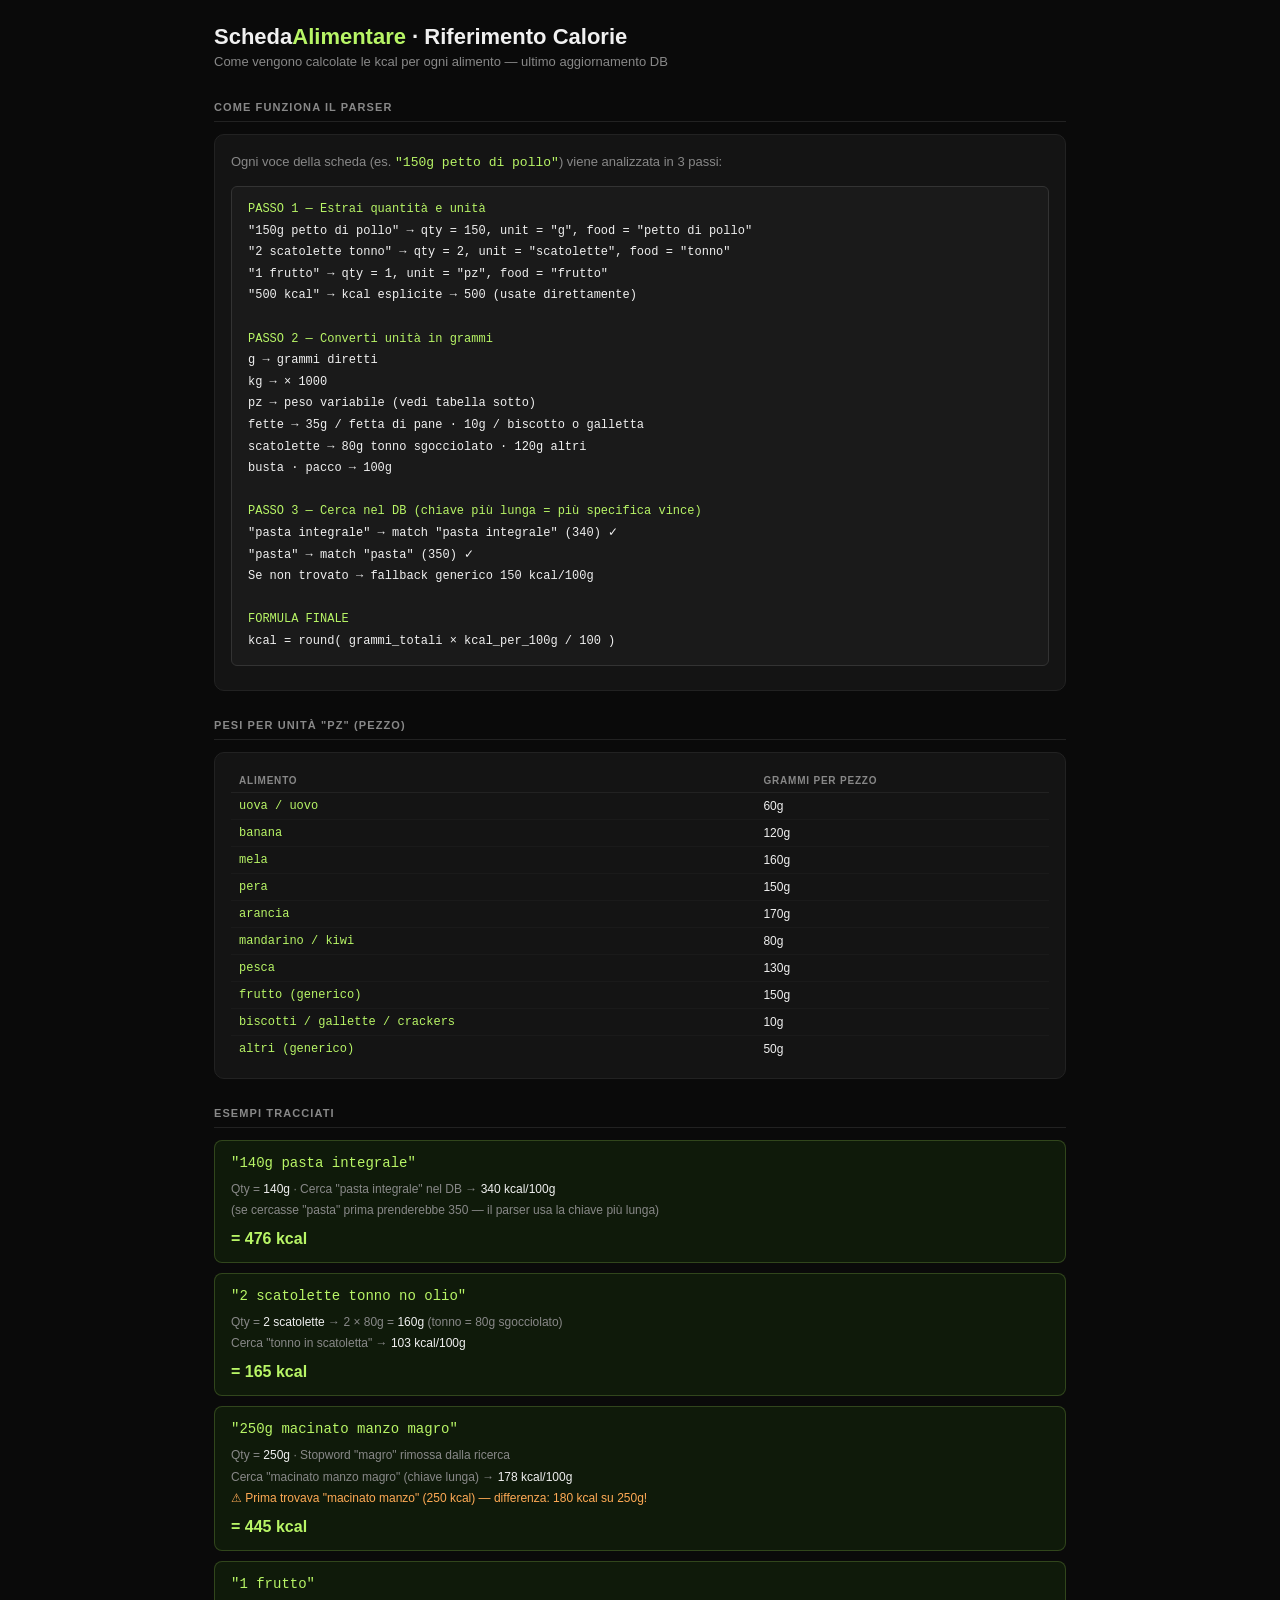
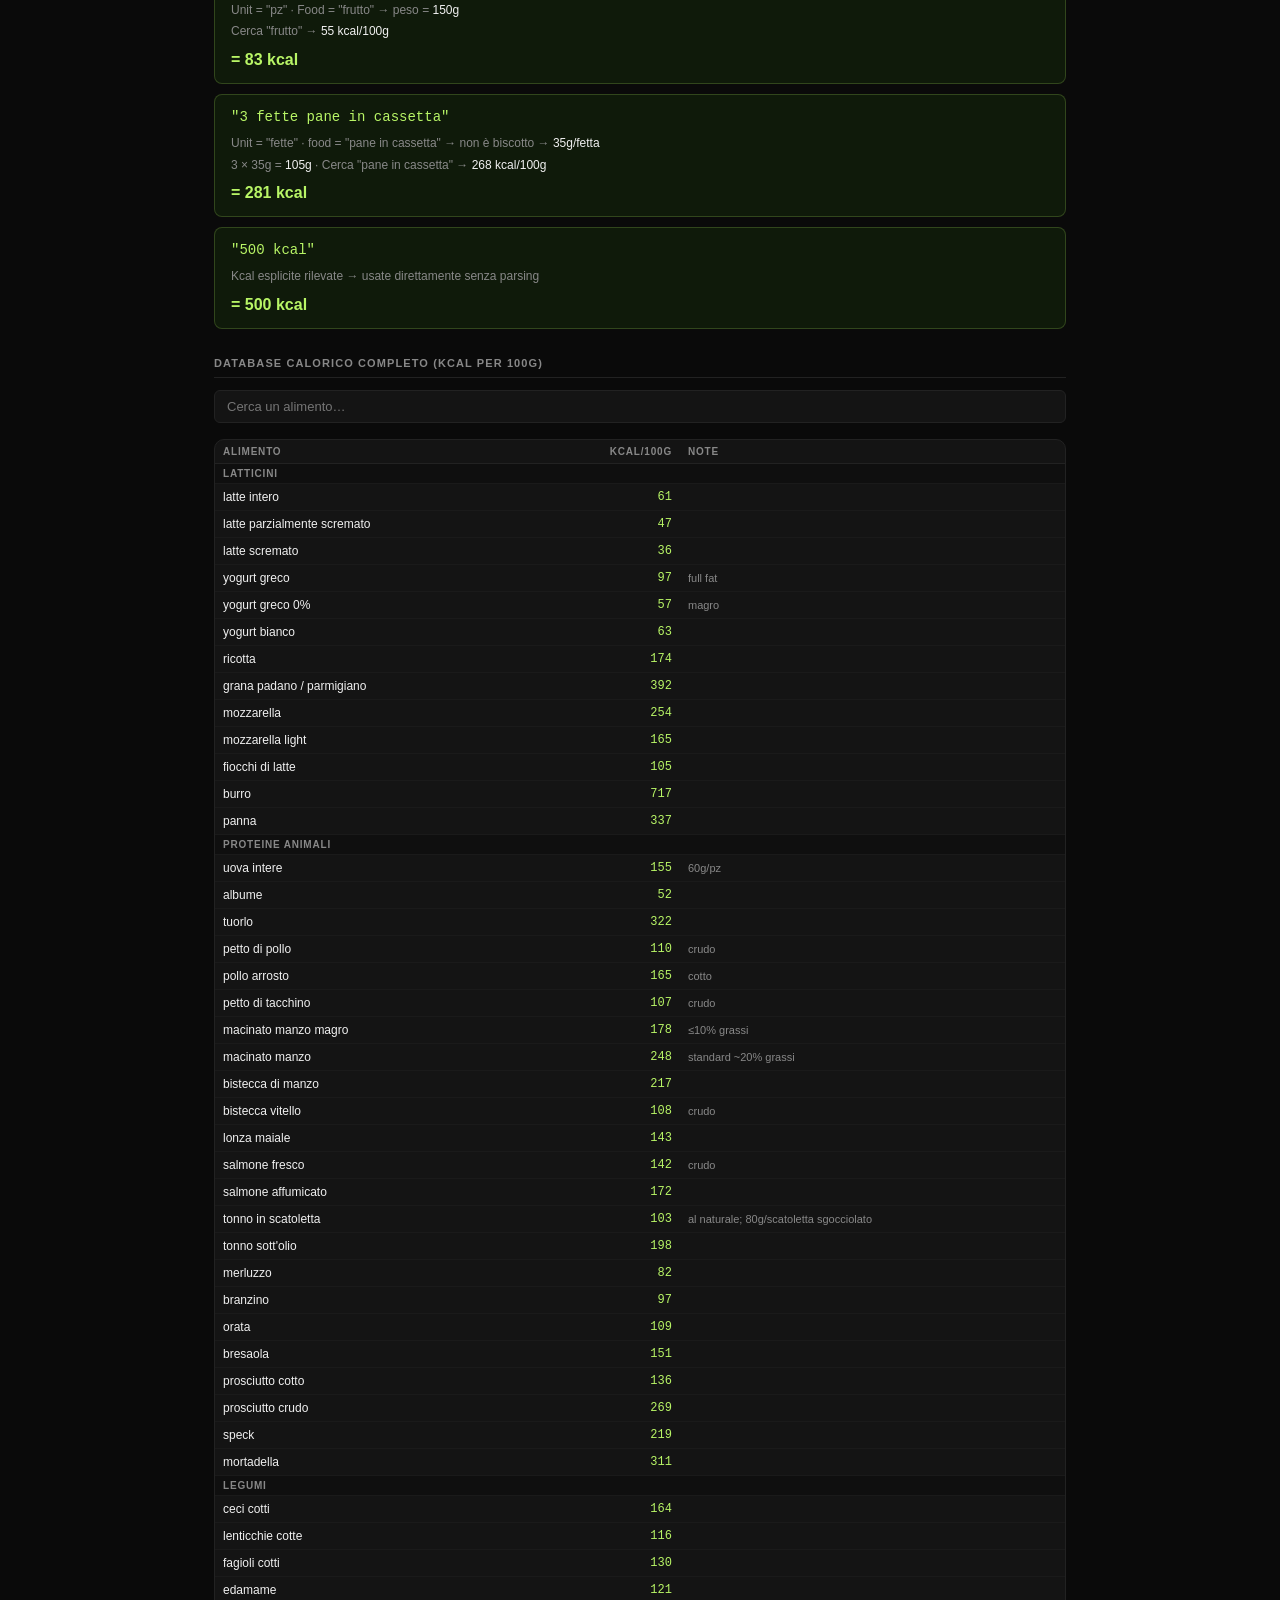
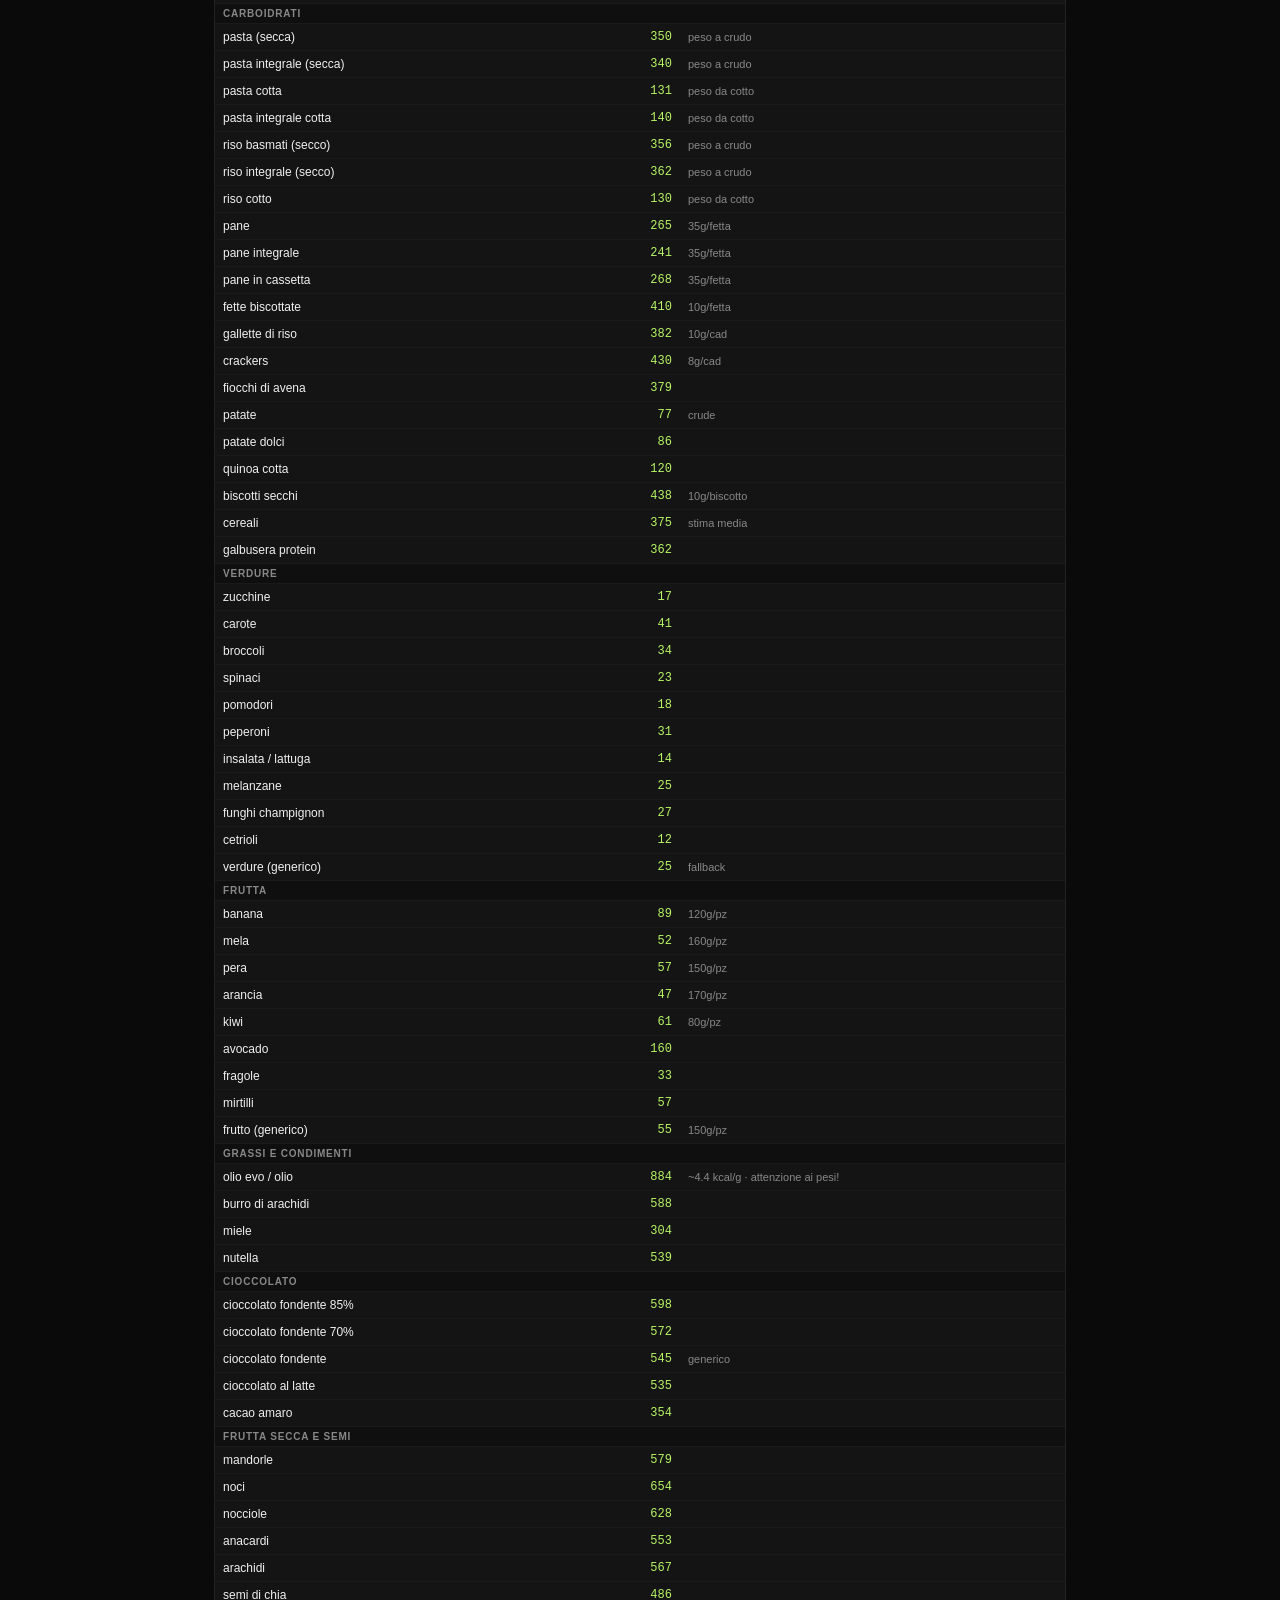
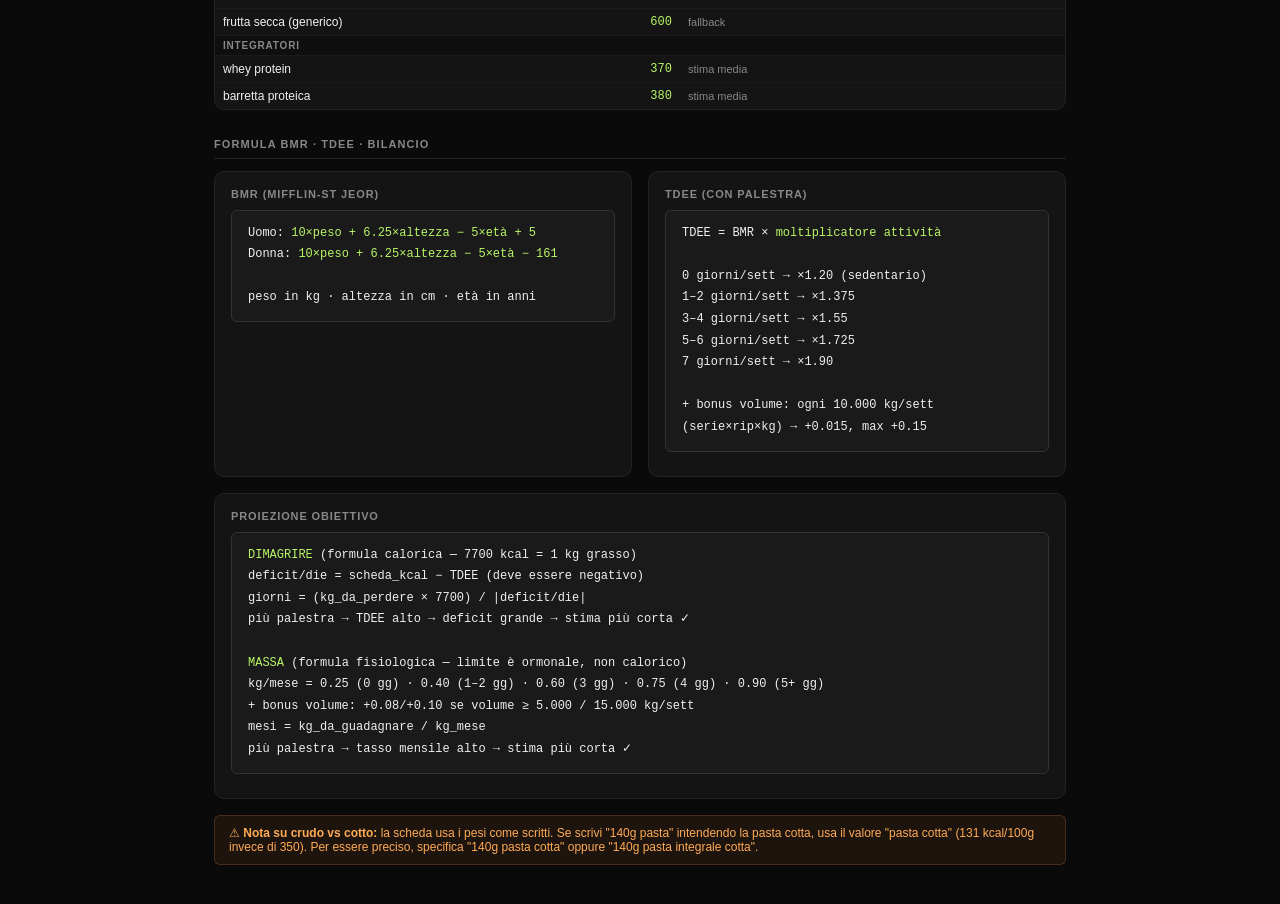
==== calorie-reference.html @ 58a68443 "Fix 4 parser/projection bugs identified in review Parser fixes (config.js): - macinato manzo magro: " ====
<!DOCTYPE html>
<html lang="it">
<head>
<meta charset="UTF-8">
<meta name="viewport" content="width=device-width, initial-scale=1.0">
<title>Riferimento Calcolo Calorie</title>
<style>
  :root { --green: #b8f566; --bg: #0a0a0a; --card: #141414; --border: #222; --text: #f0f0f0; --soft: #888; }
  * { box-sizing: border-box; margin: 0; padding: 0; }
  body { background: var(--bg); color: var(--text); font-family: -apple-system, BlinkMacSystemFont, 'Segoe UI', sans-serif; font-size: 13px; padding: 24px; max-width: 900px; margin: 0 auto; }
  h1 { font-size: 22px; font-weight: 800; margin-bottom: 4px; }
  h1 em { color: var(--green); font-style: normal; }
  .sub { color: var(--soft); font-size: 13px; margin-bottom: 32px; }
  h2 { font-size: 11px; font-weight: 700; letter-spacing: .1em; text-transform: uppercase; color: var(--soft); margin: 28px 0 12px; border-bottom: 1px solid var(--border); padding-bottom: 8px; }
  .card { background: var(--card); border: 1px solid var(--border); border-radius: 10px; padding: 16px; margin-bottom: 16px; }
  .formula { font-family: 'Courier New', monospace; background: #1a1a1a; border: 1px solid #333; border-radius: 6px; padding: 12px 16px; margin: 8px 0; font-size: 12px; line-height: 1.8; }
  .formula .hl { color: var(--green); }
  table { width: 100%; border-collapse: collapse; }
  th { text-align: left; font-size: 10px; font-weight: 700; letter-spacing: .08em; text-transform: uppercase; color: var(--soft); padding: 6px 8px; border-bottom: 1px solid var(--border); }
  td { padding: 6px 8px; border-bottom: 1px solid #1a1a1a; font-size: 12px; }
  tr:last-child td { border-bottom: none; }
  td.kcal { font-family: monospace; color: var(--green); text-align: right; }
  td.note { color: var(--soft); font-size: 11px; }
  .cat-row td { background: #0f0f0f; color: var(--soft); font-size: 10px; font-weight: 700; letter-spacing: .08em; text-transform: uppercase; padding: 4px 8px; }
  .unit-table td:first-child { font-family: monospace; color: var(--green); }
  .example { background: #0f1a0a; border: 1px solid rgba(184,245,102,.2); border-radius: 8px; padding: 14px 16px; margin-bottom: 10px; }
  .example-input { font-family: monospace; color: var(--green); font-size: 14px; margin-bottom: 8px; }
  .example-steps { color: var(--soft); font-size: 12px; line-height: 1.8; }
  .example-steps span { color: var(--text); }
  .example-result { font-size: 16px; font-weight: 700; color: var(--green); margin-top: 8px; }
  .warn { background: rgba(255,140,66,.08); border: 1px solid rgba(255,140,66,.2); border-radius: 6px; padding: 10px 14px; color: #ffaa55; font-size: 12px; margin-bottom: 16px; }
  .search-wrap { margin-bottom: 16px; }
  #searchInput { background: var(--card); border: 1px solid var(--border); border-radius: 6px; padding: 8px 12px; color: var(--text); font-size: 13px; width: 100%; outline: none; }
  #searchInput:focus { border-color: var(--green); }
  .hidden { display: none; }
  .badge { display: inline-block; font-size: 10px; font-weight: 700; padding: 1px 6px; border-radius: 4px; margin-left: 6px; }
  .badge-new { background: rgba(184,245,102,.15); color: var(--green); }
  .badge-fix { background: rgba(100,180,255,.15); color: #64b4ff; }
  .two-col { display: grid; grid-template-columns: 1fr 1fr; gap: 16px; }
  @media(max-width: 600px) { .two-col { grid-template-columns: 1fr; } }
</style>
</head>
<body>

<h1>Scheda<em>Alimentare</em> · Riferimento Calorie</h1>
<div class="sub">Come vengono calcolate le kcal per ogni alimento — ultimo aggiornamento DB</div>

<h2>Come funziona il parser</h2>
<div class="card">
  <p style="color:var(--soft);margin-bottom:12px;line-height:1.7">Ogni voce della scheda (es. <code style="color:var(--green)">"150g petto di pollo"</code>) viene analizzata in 3 passi:</p>
  <div class="formula">
    <span class="hl">PASSO 1 — Estrai quantità e unità</span><br>
    "150g petto di pollo" → qty = 150, unit = "g", food = "petto di pollo"<br>
    "2 scatolette tonno" → qty = 2,   unit = "scatolette", food = "tonno"<br>
    "1 frutto"           → qty = 1,   unit = "pz", food = "frutto"<br>
    "500 kcal"           → kcal esplicite → 500 (usate direttamente)<br><br>
    <span class="hl">PASSO 2 — Converti unità in grammi</span><br>
    g     → grammi diretti<br>
    kg    → × 1000<br>
    pz    → peso variabile (vedi tabella sotto)<br>
    fette → 35g / fetta di pane · 10g / biscotto o galletta<br>
    scatolette → 80g tonno sgocciolato · 120g altri<br>
    busta · pacco → 100g<br><br>
    <span class="hl">PASSO 3 — Cerca nel DB (chiave più lunga = più specifica vince)</span><br>
    "pasta integrale" → match "pasta integrale" (340) ✓<br>
    "pasta"           → match "pasta" (350) ✓<br>
    Se non trovato   → fallback generico 150 kcal/100g<br><br>
    <span class="hl">FORMULA FINALE</span><br>
    kcal = round( grammi_totali × kcal_per_100g / 100 )
  </div>
</div>

<h2>Pesi per unità "pz" (pezzo)</h2>
<div class="card">
  <table class="unit-table">
    <tr><th>Alimento</th><th>Grammi per pezzo</th></tr>
    <tr><td>uova / uovo</td><td>60g</td></tr>
    <tr><td>banana</td><td>120g</td></tr>
    <tr><td>mela</td><td>160g</td></tr>
    <tr><td>pera</td><td>150g</td></tr>
    <tr><td>arancia</td><td>170g</td></tr>
    <tr><td>mandarino / kiwi</td><td>80g</td></tr>
    <tr><td>pesca</td><td>130g</td></tr>
    <tr><td>frutto (generico)</td><td>150g</td></tr>
    <tr><td>biscotti / gallette / crackers</td><td>10g</td></tr>
    <tr><td>altri (generico)</td><td>50g</td></tr>
  </table>
</div>

<h2>Esempi tracciati</h2>

<div class="example">
  <div class="example-input">"140g pasta integrale"</div>
  <div class="example-steps">
    Qty = <span>140g</span> · Cerca "pasta integrale" nel DB → <span>340 kcal/100g</span><br>
    (se cercasse "pasta" prima prenderebbe 350 — il parser usa la chiave più lunga)
  </div>
  <div class="example-result">= 476 kcal</div>
</div>

<div class="example">
  <div class="example-input">"2 scatolette tonno no olio"</div>
  <div class="example-steps">
    Qty = <span>2 scatolette</span> → 2 × 80g = <span>160g</span> (tonno = 80g sgocciolato)<br>
    Cerca "tonno in scatoletta" → <span>103 kcal/100g</span>
  </div>
  <div class="example-result">= 165 kcal</div>
</div>

<div class="example">
  <div class="example-input">"250g macinato manzo magro"</div>
  <div class="example-steps">
    Qty = <span>250g</span> · Stopword "magro" rimossa dalla ricerca<br>
    Cerca "macinato manzo magro" (chiave lunga) → <span>178 kcal/100g</span><br>
    <span style="color:#ffaa55">⚠ Prima trovava "macinato manzo" (250 kcal) — differenza: 180 kcal su 250g!</span>
  </div>
  <div class="example-result">= 445 kcal</div>
</div>

<div class="example">
  <div class="example-input">"1 frutto"</div>
  <div class="example-steps">
    Unit = "pz" · Food = "frutto" → peso = <span>150g</span><br>
    Cerca "frutto" → <span>55 kcal/100g</span>
  </div>
  <div class="example-result">= 83 kcal</div>
</div>

<div class="example">
  <div class="example-input">"3 fette pane in cassetta"</div>
  <div class="example-steps">
    Unit = "fette" · food = "pane in cassetta" → non è biscotto → <span>35g/fetta</span><br>
    3 × 35g = <span>105g</span> · Cerca "pane in cassetta" → <span>268 kcal/100g</span>
  </div>
  <div class="example-result">= 281 kcal</div>
</div>

<div class="example">
  <div class="example-input">"500 kcal"</div>
  <div class="example-steps">
    Kcal esplicite rilevate → usate direttamente senza parsing
  </div>
  <div class="example-result">= 500 kcal</div>
</div>

<h2>Database calorico completo (kcal per 100g)</h2>
<div class="search-wrap">
  <input type="text" id="searchInput" placeholder="Cerca un alimento…" oninput="filterTable()">
</div>
<div class="card" style="padding:0;overflow:hidden">
  <table id="kcalTable">
    <tr><th>Alimento</th><th style="text-align:right">kcal/100g</th><th>Note</th></tr>

    <tr class="cat-row"><td colspan="3">Latticini</td></tr>
    <tr><td>latte intero</td><td class="kcal">61</td><td class="note"></td></tr>
    <tr><td>latte parzialmente scremato</td><td class="kcal">47</td><td class="note"></td></tr>
    <tr><td>latte scremato</td><td class="kcal">36</td><td class="note"></td></tr>
    <tr><td>yogurt greco</td><td class="kcal">97</td><td class="note">full fat</td></tr>
    <tr><td>yogurt greco 0%</td><td class="kcal">57</td><td class="note">magro</td></tr>
    <tr><td>yogurt bianco</td><td class="kcal">63</td><td class="note"></td></tr>
    <tr><td>ricotta</td><td class="kcal">174</td><td class="note"></td></tr>
    <tr><td>grana padano / parmigiano</td><td class="kcal">392</td><td class="note"></td></tr>
    <tr><td>mozzarella</td><td class="kcal">254</td><td class="note"></td></tr>
    <tr><td>mozzarella light</td><td class="kcal">165</td><td class="note"></td></tr>
    <tr><td>fiocchi di latte</td><td class="kcal">105</td><td class="note"></td></tr>
    <tr><td>burro</td><td class="kcal">717</td><td class="note"></td></tr>
    <tr><td>panna</td><td class="kcal">337</td><td class="note"></td></tr>

    <tr class="cat-row"><td colspan="3">Proteine animali</td></tr>
    <tr><td>uova intere</td><td class="kcal">155</td><td class="note">60g/pz</td></tr>
    <tr><td>albume</td><td class="kcal">52</td><td class="note"></td></tr>
    <tr><td>tuorlo</td><td class="kcal">322</td><td class="note"></td></tr>
    <tr><td>petto di pollo</td><td class="kcal">110</td><td class="note">crudo</td></tr>
    <tr><td>pollo arrosto</td><td class="kcal">165</td><td class="note">cotto</td></tr>
    <tr><td>petto di tacchino</td><td class="kcal">107</td><td class="note">crudo</td></tr>
    <tr><td>macinato manzo magro</td><td class="kcal">178</td><td class="note">≤10% grassi</td></tr>
    <tr><td>macinato manzo</td><td class="kcal">248</td><td class="note">standard ~20% grassi</td></tr>
    <tr><td>bistecca di manzo</td><td class="kcal">217</td><td class="note"></td></tr>
    <tr><td>bistecca vitello</td><td class="kcal">108</td><td class="note">crudo</td></tr>
    <tr><td>lonza maiale</td><td class="kcal">143</td><td class="note"></td></tr>
    <tr><td>salmone fresco</td><td class="kcal">142</td><td class="note">crudo</td></tr>
    <tr><td>salmone affumicato</td><td class="kcal">172</td><td class="note"></td></tr>
    <tr><td>tonno in scatoletta</td><td class="kcal">103</td><td class="note">al naturale; 80g/scatoletta sgocciolato</td></tr>
    <tr><td>tonno sott'olio</td><td class="kcal">198</td><td class="note"></td></tr>
    <tr><td>merluzzo</td><td class="kcal">82</td><td class="note"></td></tr>
    <tr><td>branzino</td><td class="kcal">97</td><td class="note"></td></tr>
    <tr><td>orata</td><td class="kcal">109</td><td class="note"></td></tr>
    <tr><td>bresaola</td><td class="kcal">151</td><td class="note"></td></tr>
    <tr><td>prosciutto cotto</td><td class="kcal">136</td><td class="note"></td></tr>
    <tr><td>prosciutto crudo</td><td class="kcal">269</td><td class="note"></td></tr>
    <tr><td>speck</td><td class="kcal">219</td><td class="note"></td></tr>
    <tr><td>mortadella</td><td class="kcal">311</td><td class="note"></td></tr>

    <tr class="cat-row"><td colspan="3">Legumi</td></tr>
    <tr><td>ceci cotti</td><td class="kcal">164</td><td class="note"></td></tr>
    <tr><td>lenticchie cotte</td><td class="kcal">116</td><td class="note"></td></tr>
    <tr><td>fagioli cotti</td><td class="kcal">130</td><td class="note"></td></tr>
    <tr><td>edamame</td><td class="kcal">121</td><td class="note"></td></tr>

    <tr class="cat-row"><td colspan="3">Carboidrati</td></tr>
    <tr><td>pasta (secca)</td><td class="kcal">350</td><td class="note">peso a crudo</td></tr>
    <tr><td>pasta integrale (secca)</td><td class="kcal">340</td><td class="note">peso a crudo</td></tr>
    <tr><td>pasta cotta</td><td class="kcal">131</td><td class="note">peso da cotto</td></tr>
    <tr><td>pasta integrale cotta</td><td class="kcal">140</td><td class="note">peso da cotto</td></tr>
    <tr><td>riso basmati (secco)</td><td class="kcal">356</td><td class="note">peso a crudo</td></tr>
    <tr><td>riso integrale (secco)</td><td class="kcal">362</td><td class="note">peso a crudo</td></tr>
    <tr><td>riso cotto</td><td class="kcal">130</td><td class="note">peso da cotto</td></tr>
    <tr><td>pane</td><td class="kcal">265</td><td class="note">35g/fetta</td></tr>
    <tr><td>pane integrale</td><td class="kcal">241</td><td class="note">35g/fetta</td></tr>
    <tr><td>pane in cassetta</td><td class="kcal">268</td><td class="note">35g/fetta</td></tr>
    <tr><td>fette biscottate</td><td class="kcal">410</td><td class="note">10g/fetta</td></tr>
    <tr><td>gallette di riso</td><td class="kcal">382</td><td class="note">10g/cad</td></tr>
    <tr><td>crackers</td><td class="kcal">430</td><td class="note">8g/cad</td></tr>
    <tr><td>fiocchi di avena</td><td class="kcal">379</td><td class="note"></td></tr>
    <tr><td>patate</td><td class="kcal">77</td><td class="note">crude</td></tr>
    <tr><td>patate dolci</td><td class="kcal">86</td><td class="note"></td></tr>
    <tr><td>quinoa cotta</td><td class="kcal">120</td><td class="note"></td></tr>
    <tr><td>biscotti secchi</td><td class="kcal">438</td><td class="note">10g/biscotto</td></tr>
    <tr><td>cereali</td><td class="kcal">375</td><td class="note">stima media</td></tr>
    <tr><td>galbusera protein</td><td class="kcal">362</td><td class="note"></td></tr>

    <tr class="cat-row"><td colspan="3">Verdure</td></tr>
    <tr><td>zucchine</td><td class="kcal">17</td><td class="note"></td></tr>
    <tr><td>carote</td><td class="kcal">41</td><td class="note"></td></tr>
    <tr><td>broccoli</td><td class="kcal">34</td><td class="note"></td></tr>
    <tr><td>spinaci</td><td class="kcal">23</td><td class="note"></td></tr>
    <tr><td>pomodori</td><td class="kcal">18</td><td class="note"></td></tr>
    <tr><td>peperoni</td><td class="kcal">31</td><td class="note"></td></tr>
    <tr><td>insalata / lattuga</td><td class="kcal">14</td><td class="note"></td></tr>
    <tr><td>melanzane</td><td class="kcal">25</td><td class="note"></td></tr>
    <tr><td>funghi champignon</td><td class="kcal">27</td><td class="note"></td></tr>
    <tr><td>cetrioli</td><td class="kcal">12</td><td class="note"></td></tr>
    <tr><td>verdure (generico)</td><td class="kcal">25</td><td class="note">fallback</td></tr>

    <tr class="cat-row"><td colspan="3">Frutta</td></tr>
    <tr><td>banana</td><td class="kcal">89</td><td class="note">120g/pz</td></tr>
    <tr><td>mela</td><td class="kcal">52</td><td class="note">160g/pz</td></tr>
    <tr><td>pera</td><td class="kcal">57</td><td class="note">150g/pz</td></tr>
    <tr><td>arancia</td><td class="kcal">47</td><td class="note">170g/pz</td></tr>
    <tr><td>kiwi</td><td class="kcal">61</td><td class="note">80g/pz</td></tr>
    <tr><td>avocado</td><td class="kcal">160</td><td class="note"></td></tr>
    <tr><td>fragole</td><td class="kcal">33</td><td class="note"></td></tr>
    <tr><td>mirtilli</td><td class="kcal">57</td><td class="note"></td></tr>
    <tr><td>frutto (generico)</td><td class="kcal">55</td><td class="note">150g/pz</td></tr>

    <tr class="cat-row"><td colspan="3">Grassi e condimenti</td></tr>
    <tr><td>olio evo / olio</td><td class="kcal">884</td><td class="note">~4.4 kcal/g · attenzione ai pesi!</td></tr>
    <tr><td>burro di arachidi</td><td class="kcal">588</td><td class="note"></td></tr>
    <tr><td>miele</td><td class="kcal">304</td><td class="note"></td></tr>
    <tr><td>nutella</td><td class="kcal">539</td><td class="note"></td></tr>

    <tr class="cat-row"><td colspan="3">Cioccolato</td></tr>
    <tr><td>cioccolato fondente 85%</td><td class="kcal">598</td><td class="note"></td></tr>
    <tr><td>cioccolato fondente 70%</td><td class="kcal">572</td><td class="note"></td></tr>
    <tr><td>cioccolato fondente</td><td class="kcal">545</td><td class="note">generico</td></tr>
    <tr><td>cioccolato al latte</td><td class="kcal">535</td><td class="note"></td></tr>
    <tr><td>cacao amaro</td><td class="kcal">354</td><td class="note"></td></tr>

    <tr class="cat-row"><td colspan="3">Frutta secca e semi</td></tr>
    <tr><td>mandorle</td><td class="kcal">579</td><td class="note"></td></tr>
    <tr><td>noci</td><td class="kcal">654</td><td class="note"></td></tr>
    <tr><td>nocciole</td><td class="kcal">628</td><td class="note"></td></tr>
    <tr><td>anacardi</td><td class="kcal">553</td><td class="note"></td></tr>
    <tr><td>arachidi</td><td class="kcal">567</td><td class="note"></td></tr>
    <tr><td>semi di chia</td><td class="kcal">486</td><td class="note"></td></tr>
    <tr><td>frutta secca (generico)</td><td class="kcal">600</td><td class="note">fallback</td></tr>

    <tr class="cat-row"><td colspan="3">Integratori</td></tr>
    <tr><td>whey protein</td><td class="kcal">370</td><td class="note">stima media</td></tr>
    <tr><td>barretta proteica</td><td class="kcal">380</td><td class="note">stima media</td></tr>
  </table>
</div>

<h2>Formula BMR · TDEE · Bilancio</h2>
<div class="two-col">
  <div class="card">
    <div style="font-size:11px;font-weight:700;color:var(--soft);text-transform:uppercase;letter-spacing:.08em;margin-bottom:10px">BMR (Mifflin-St Jeor)</div>
    <div class="formula">
      Uomo: <span class="hl">10×peso + 6.25×altezza − 5×età + 5</span><br>
      Donna: <span class="hl">10×peso + 6.25×altezza − 5×età − 161</span><br>
      <br>
      peso in kg · altezza in cm · età in anni
    </div>
  </div>
  <div class="card">
    <div style="font-size:11px;font-weight:700;color:var(--soft);text-transform:uppercase;letter-spacing:.08em;margin-bottom:10px">TDEE (con palestra)</div>
    <div class="formula">
      TDEE = BMR × <span class="hl">moltiplicatore attività</span><br><br>
      0 giorni/sett → ×1.20 (sedentario)<br>
      1–2 giorni/sett → ×1.375<br>
      3–4 giorni/sett → ×1.55<br>
      5–6 giorni/sett → ×1.725<br>
      7 giorni/sett → ×1.90<br><br>
      + bonus volume: ogni 10.000 kg/sett (serie×rip×kg) → +0.015, max +0.15
    </div>
  </div>
</div>

<div class="card">
  <div style="font-size:11px;font-weight:700;color:var(--soft);text-transform:uppercase;letter-spacing:.08em;margin-bottom:10px">Proiezione obiettivo</div>
  <div class="formula">
    <span class="hl">DIMAGRIRE</span> (formula calorica — 7700 kcal = 1 kg grasso)<br>
    deficit/die = scheda_kcal − TDEE  (deve essere negativo)<br>
    giorni = (kg_da_perdere × 7700) / |deficit/die|<br>
    più palestra → TDEE alto → deficit grande → stima più corta ✓<br><br>
    <span class="hl">MASSA</span> (formula fisiologica — limite è ormonale, non calorico)<br>
    kg/mese = 0.25 (0 gg) · 0.40 (1–2 gg) · 0.60 (3 gg) · 0.75 (4 gg) · 0.90 (5+ gg)<br>
    + bonus volume: +0.08/+0.10 se volume ≥ 5.000 / 15.000 kg/sett<br>
    mesi = kg_da_guadagnare / kg_mese<br>
    più palestra → tasso mensile alto → stima più corta ✓
  </div>
</div>

<div class="warn">
  ⚠ <strong>Nota su crudo vs cotto:</strong> la scheda usa i pesi come scritti. Se scrivi "140g pasta" intendendo la pasta cotta, usa il valore "pasta cotta" (131 kcal/100g invece di 350). Per essere preciso, specifica "140g pasta cotta" oppure "140g pasta integrale cotta".
</div>

<script>
function filterTable() {
  const q = document.getElementById('searchInput').value.toLowerCase().trim();
  const rows = document.querySelectorAll('#kcalTable tr:not(.cat-row):not(:first-child)');
  rows.forEach(row => {
    const text = row.textContent.toLowerCase();
    row.classList.toggle('hidden', q.length > 0 && !text.includes(q));
  });
  // Nascondi categorie vuote
  document.querySelectorAll('.cat-row').forEach(cat => {
    let next = cat.nextElementSibling;
    let allHidden = true;
    while (next && !next.classList.contains('cat-row')) {
      if (!next.classList.contains('hidden')) { allHidden = false; break; }
      next = next.nextElementSibling;
    }
    cat.classList.toggle('hidden', allHidden && q.length > 0);
  });
}
</script>
</body>
</html>
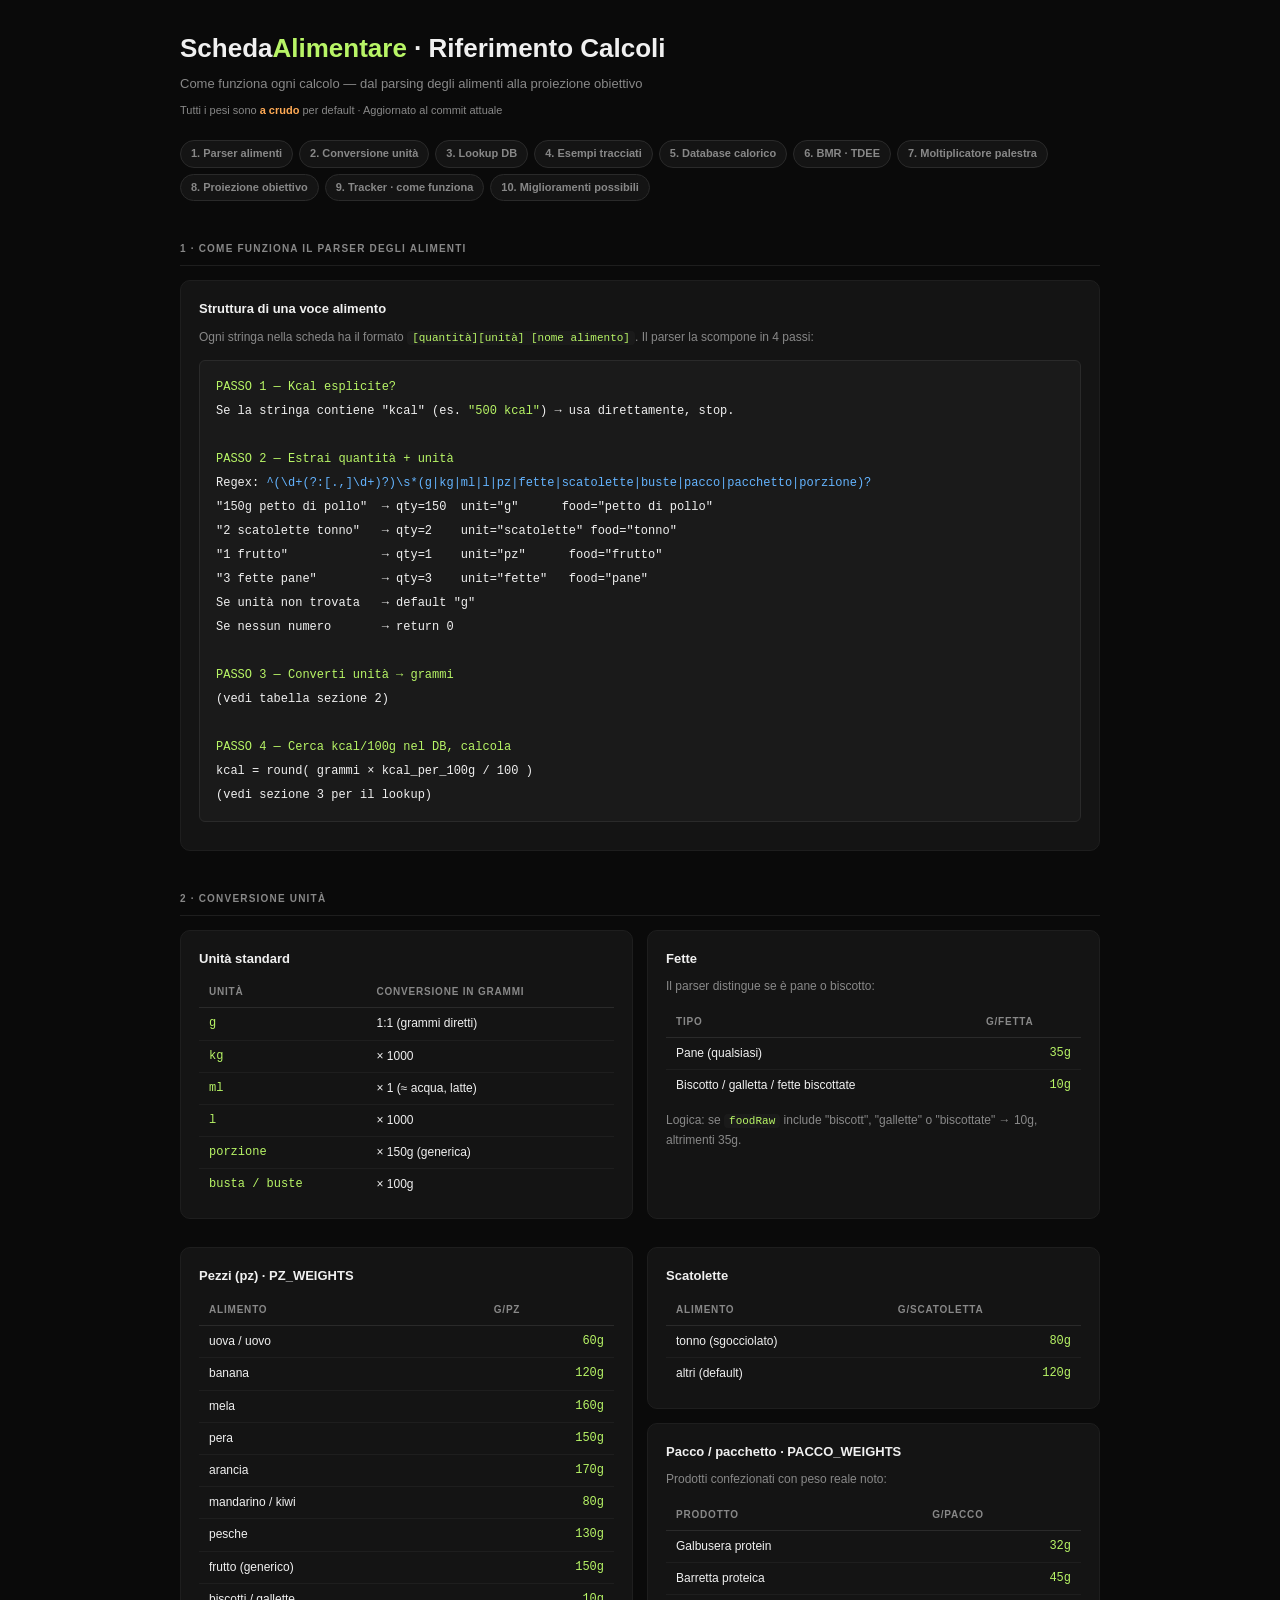
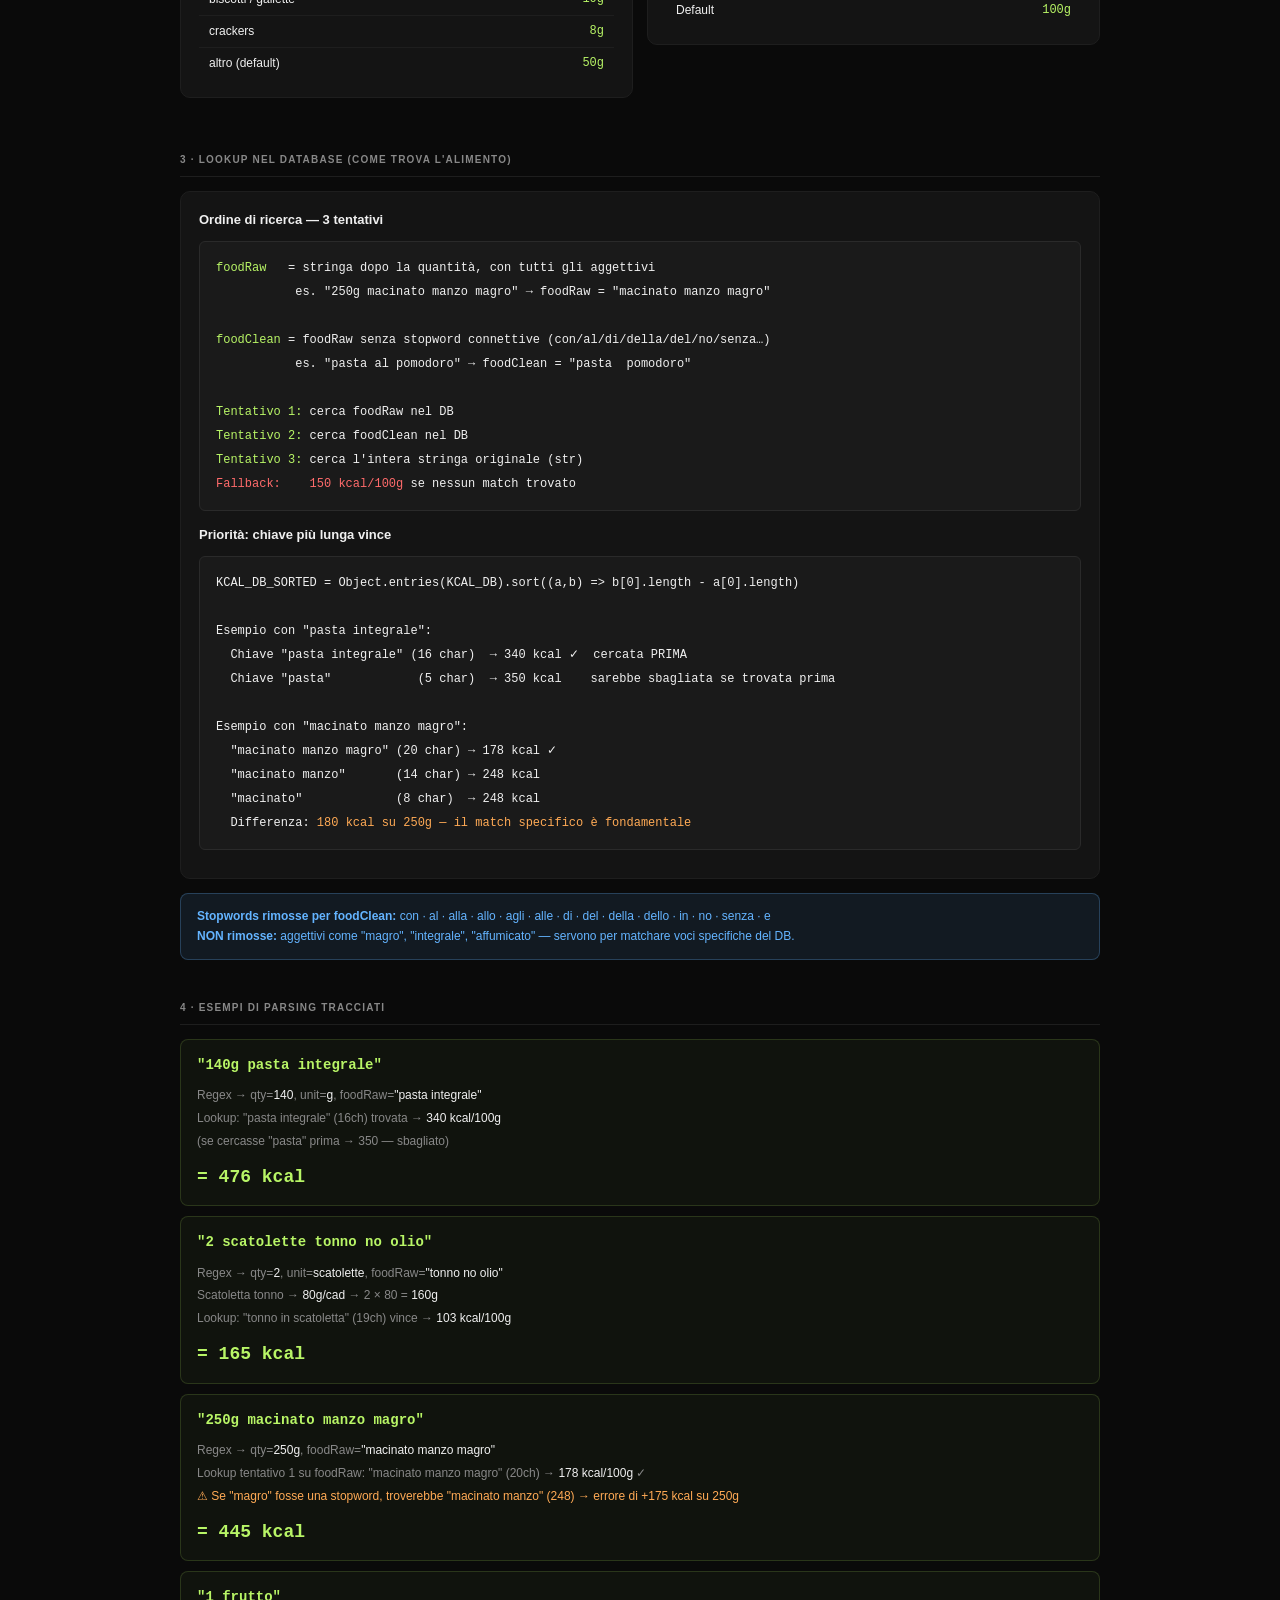
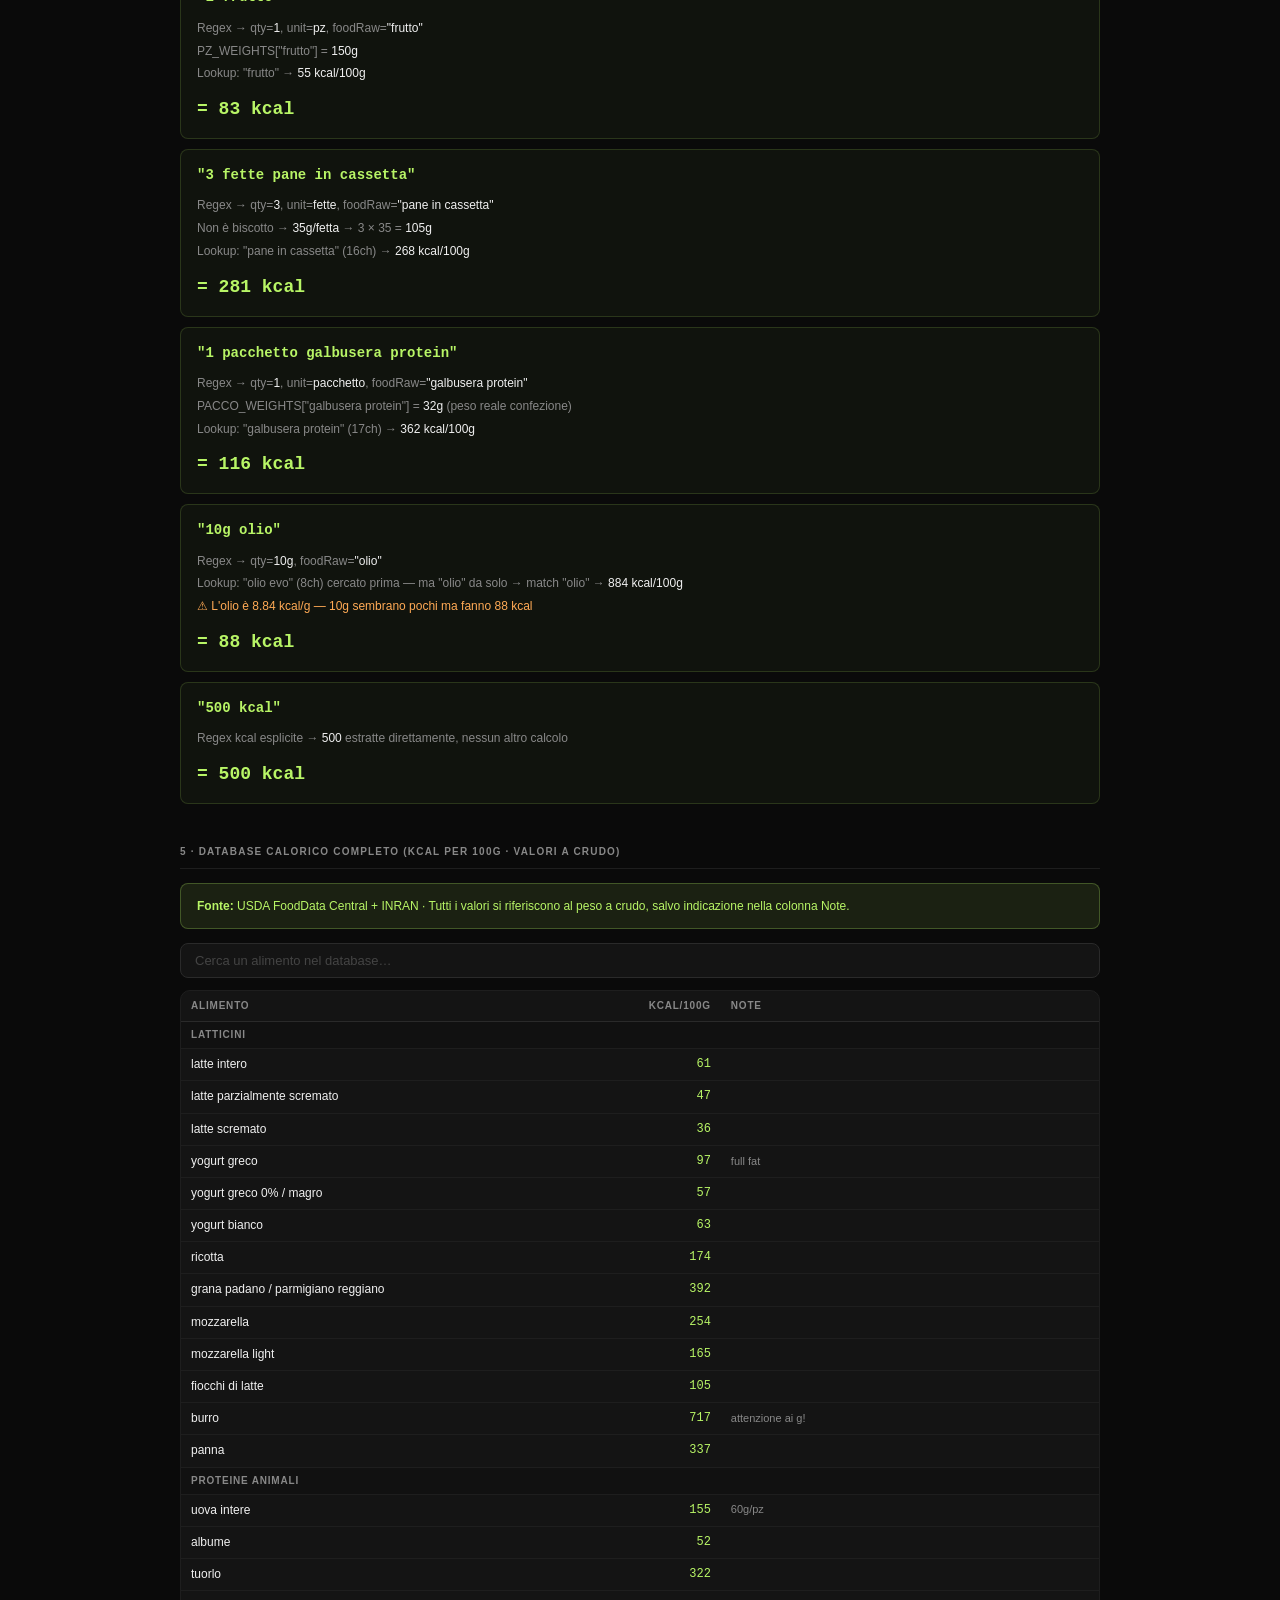
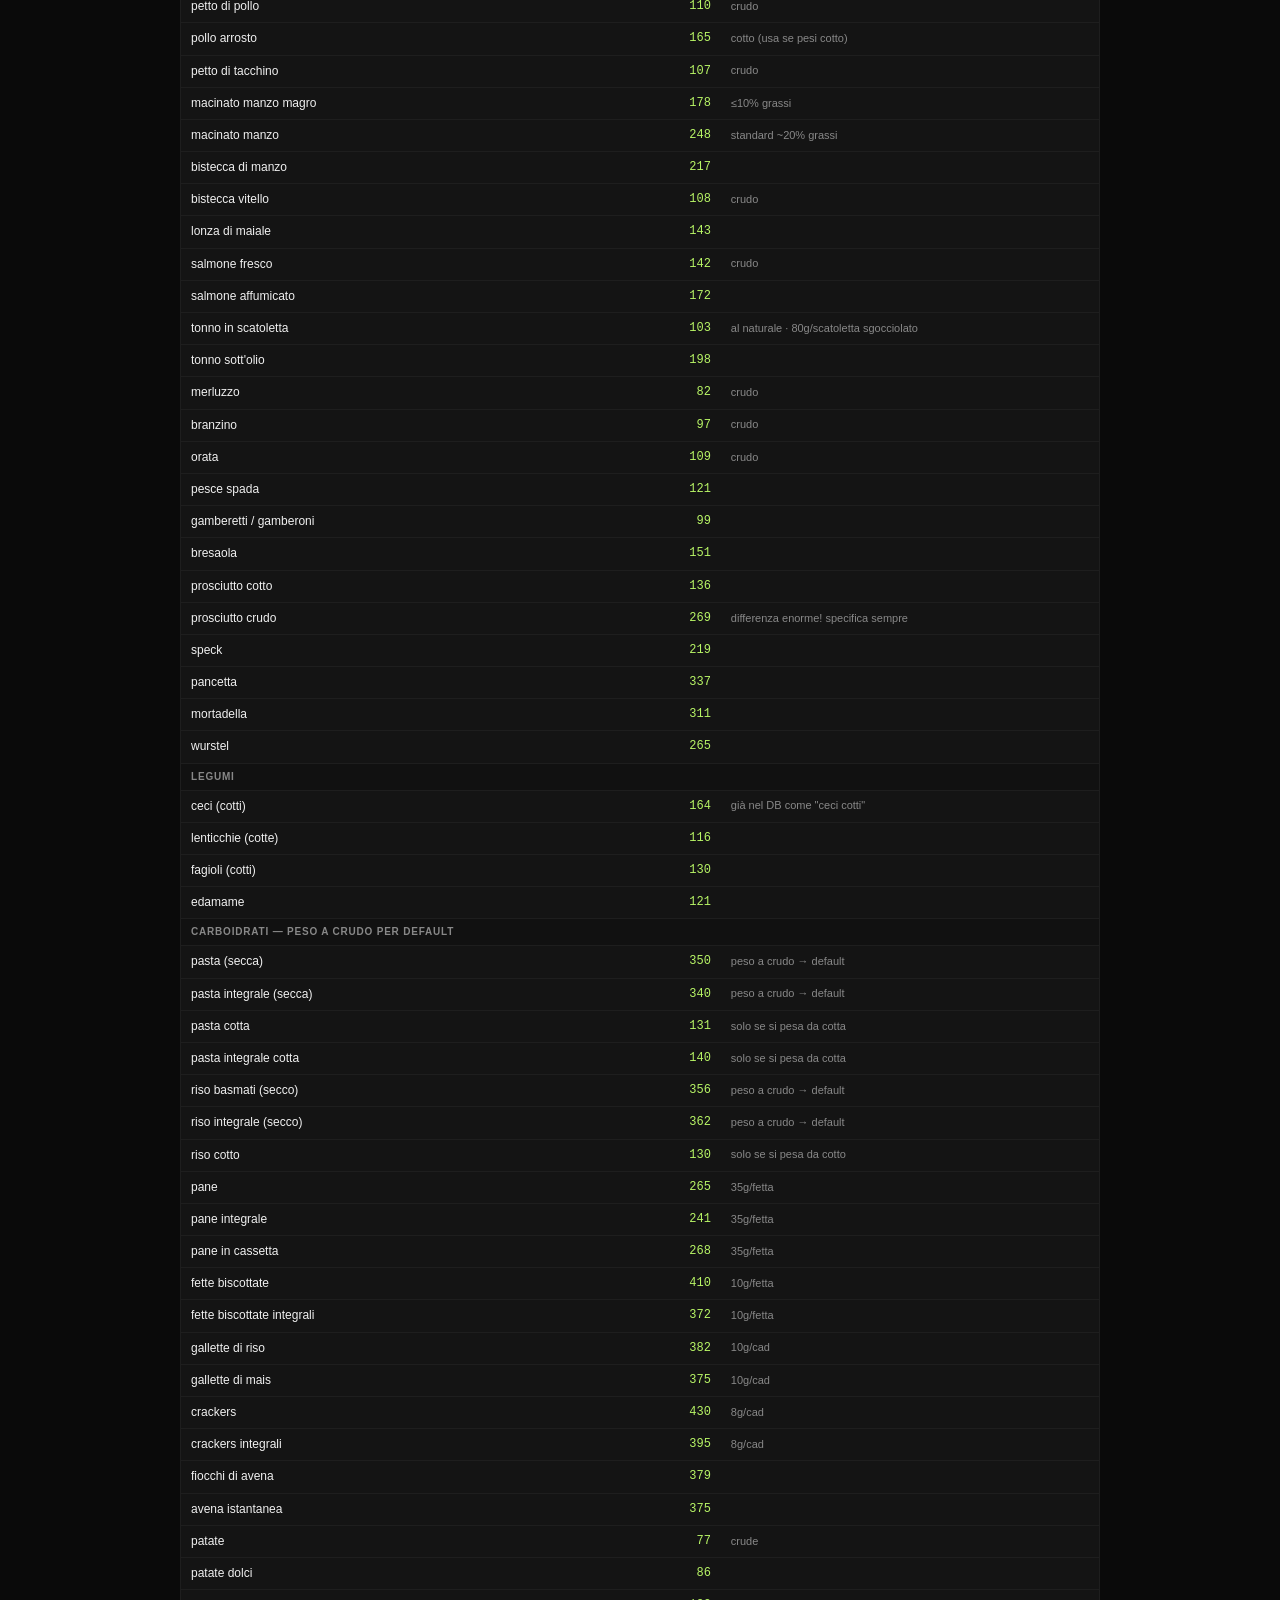
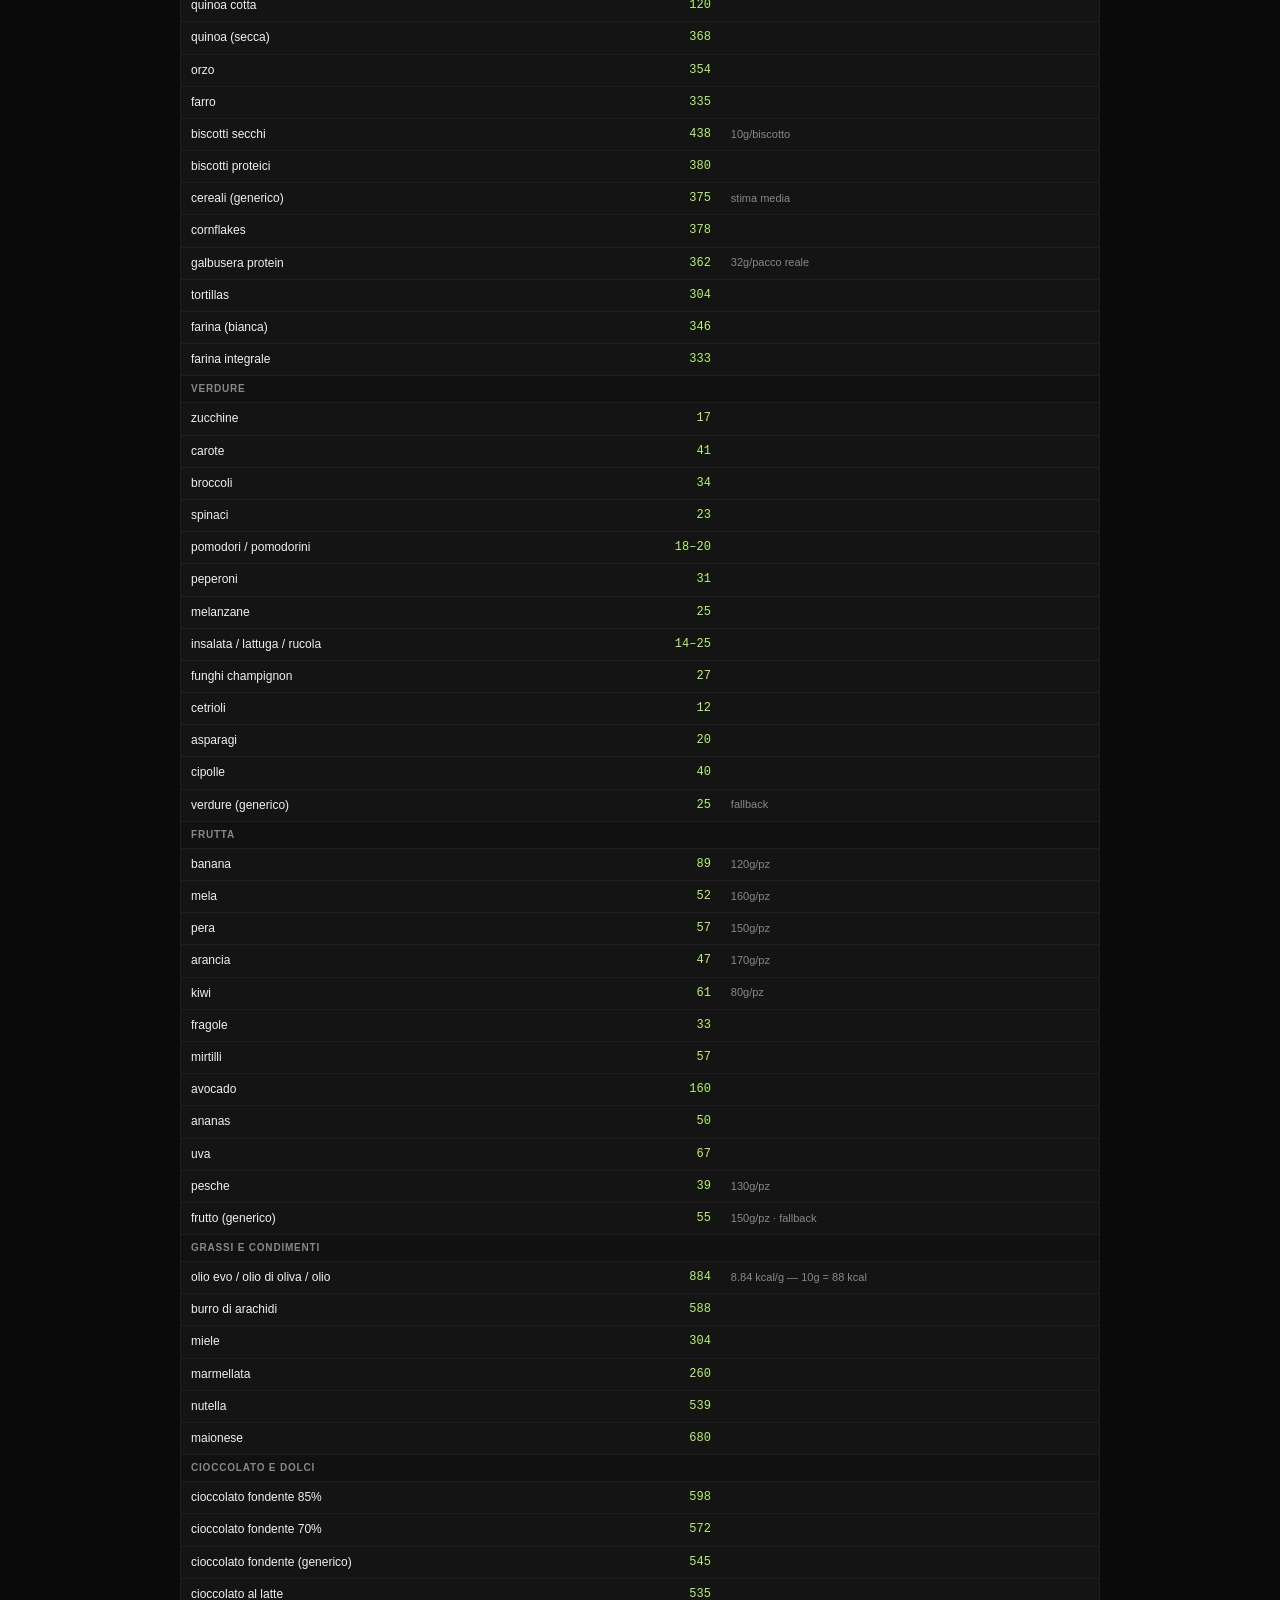
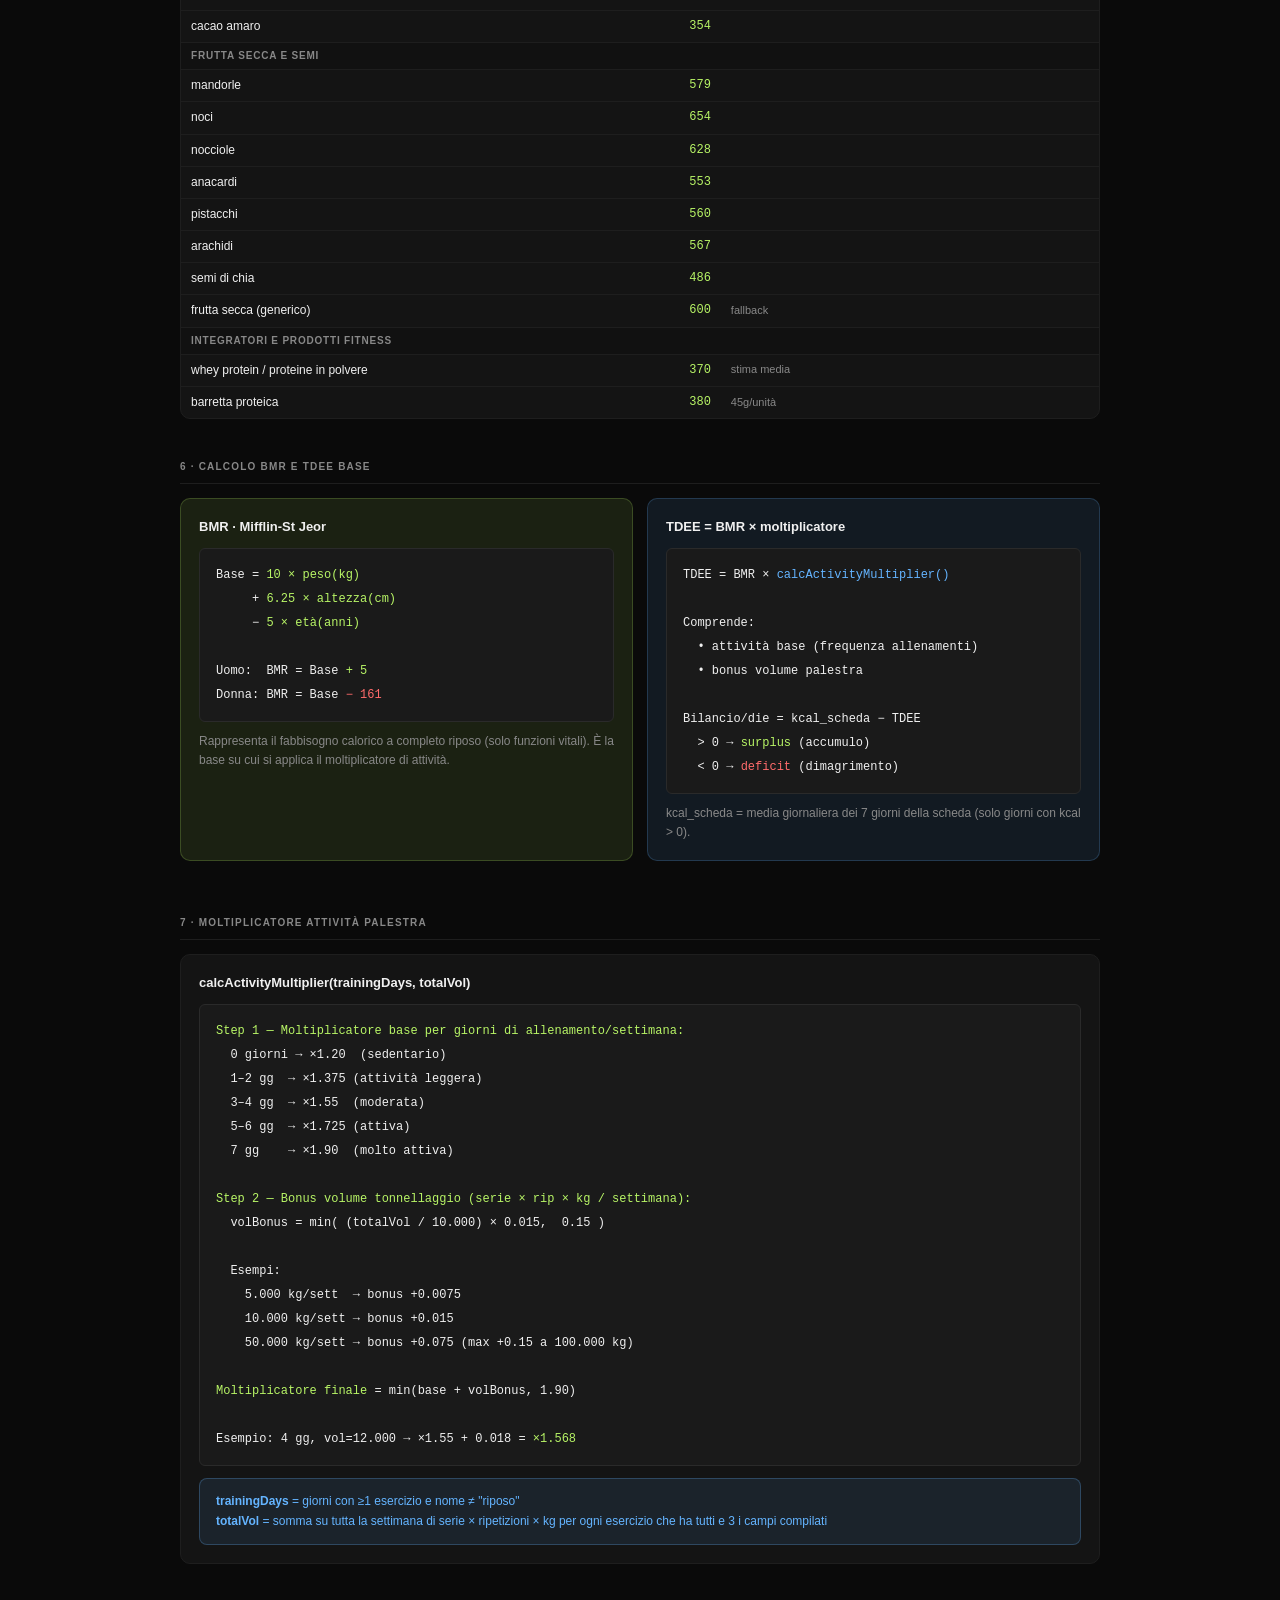
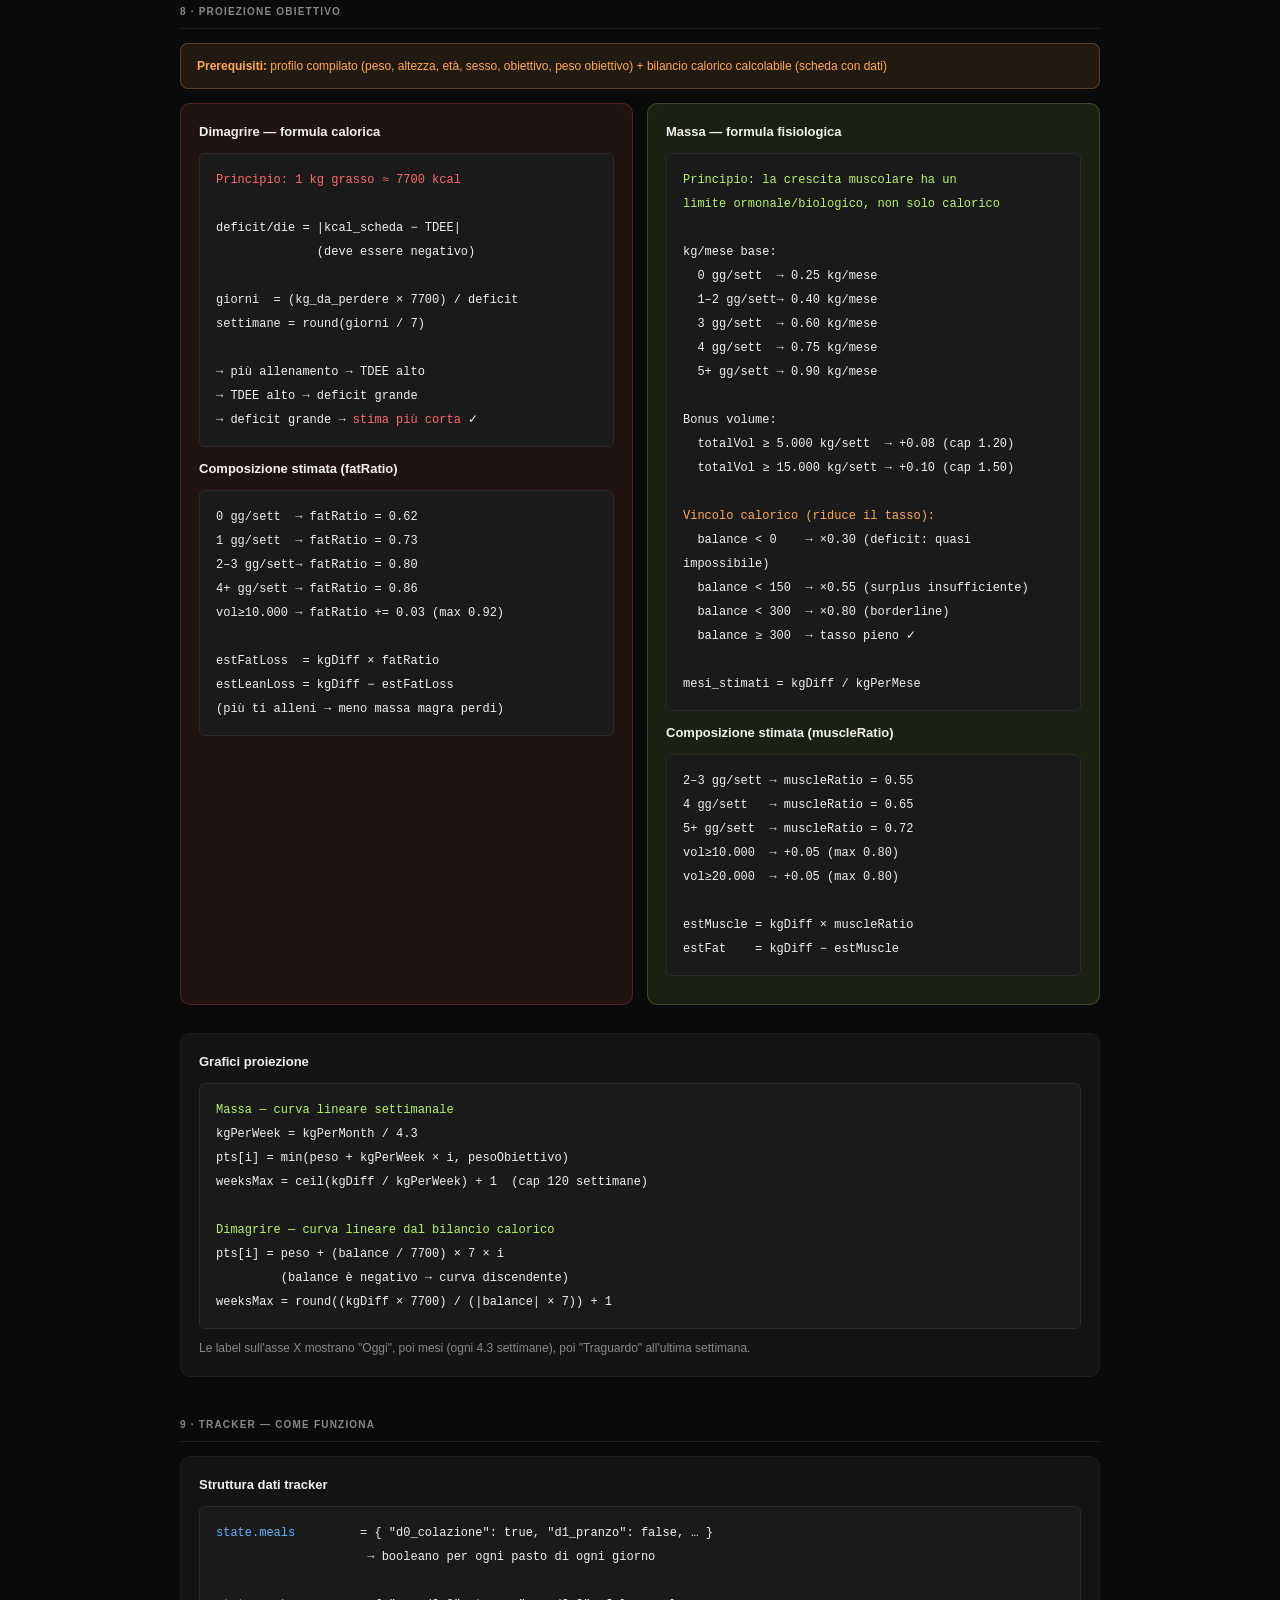
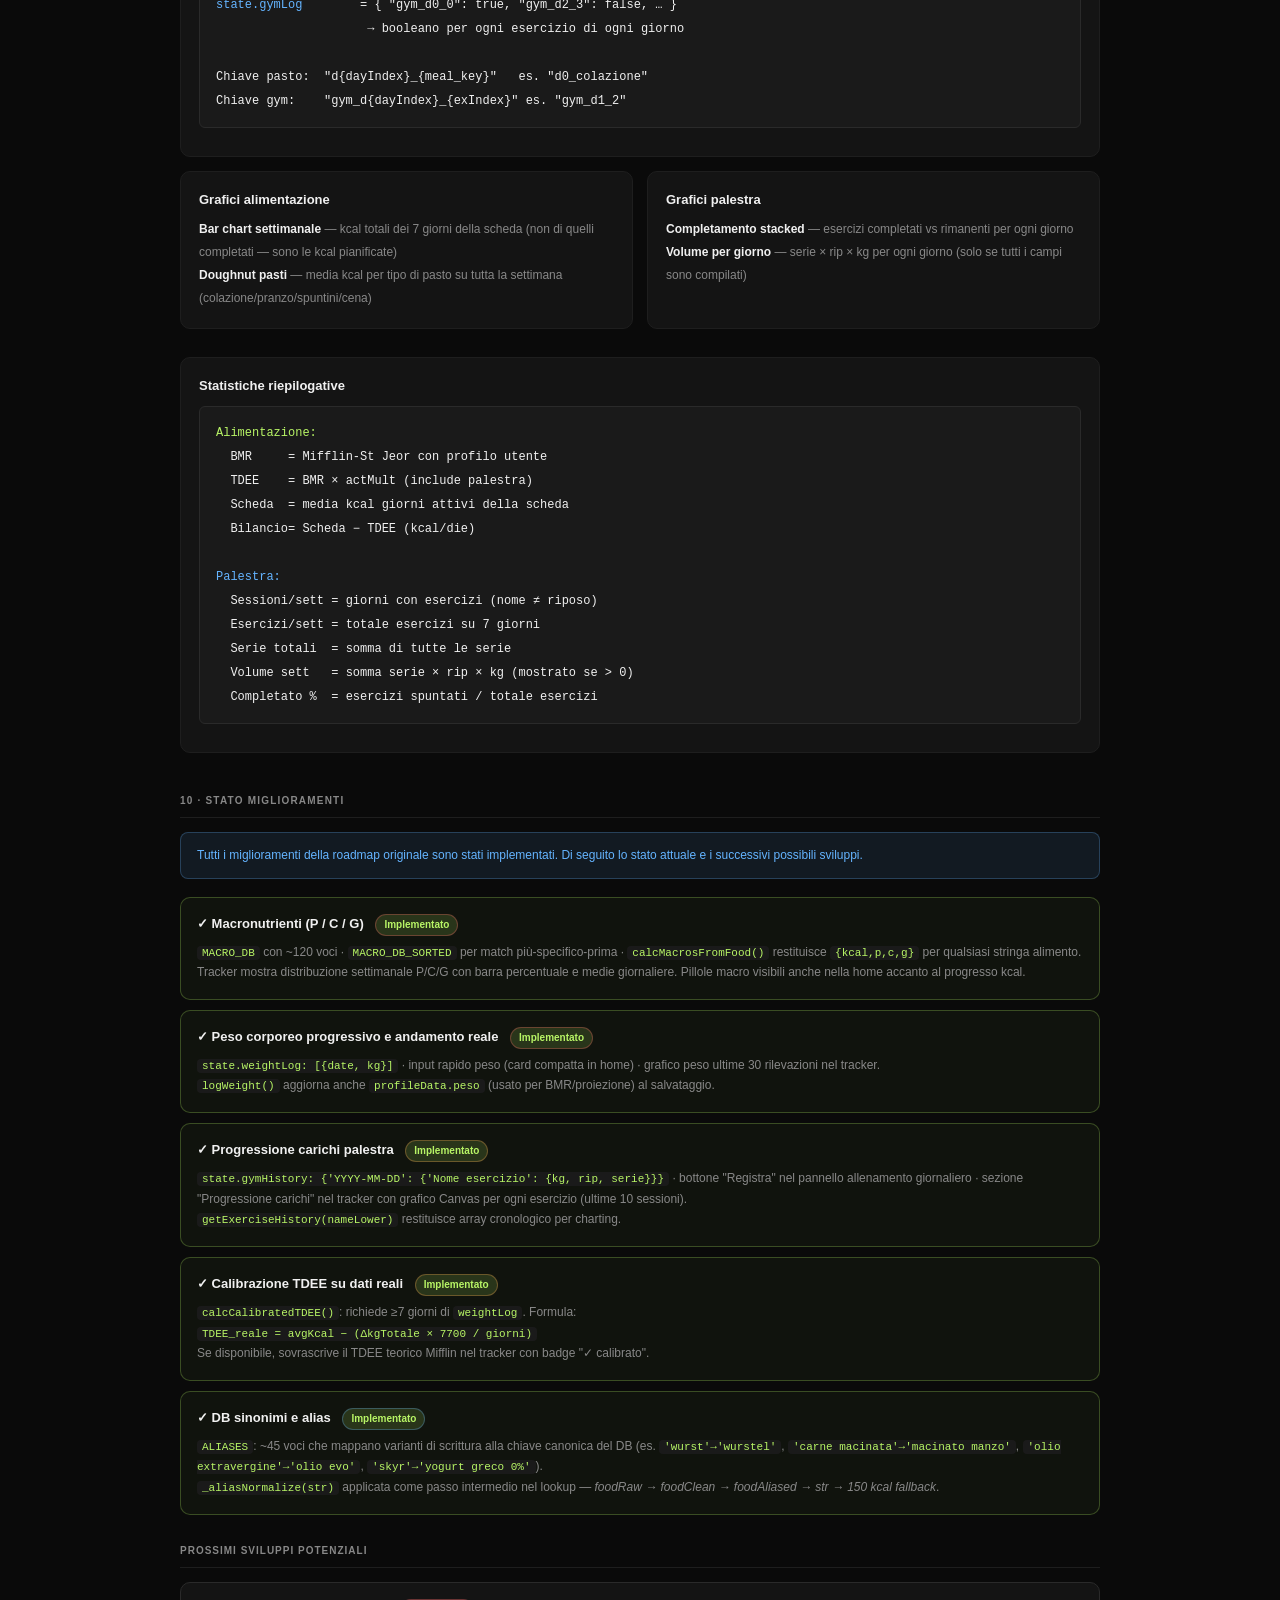
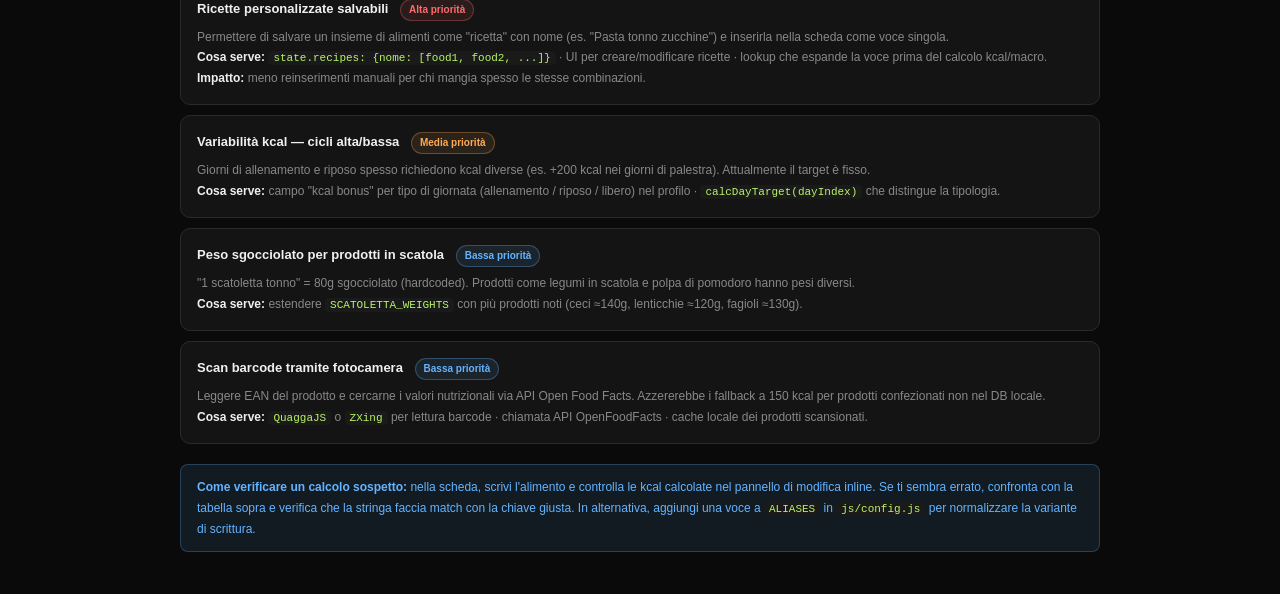
==== commit b3375554: "Update calorie-reference: mark all roadmap items done, add new improvements All 5 roadmap items (mac" ====
--- a/calorie-reference.html
+++ b/calorie-reference.html
@@ -3,331 +3,805 @@
 <head>
 <meta charset="UTF-8">
 <meta name="viewport" content="width=device-width, initial-scale=1.0">
-<title>Riferimento Calcolo Calorie</title>
+<title>SchedaAlimentare · Riferimento completo calcoli</title>
 <style>
-  :root { --green: #b8f566; --bg: #0a0a0a; --card: #141414; --border: #222; --text: #f0f0f0; --soft: #888; }
+  :root {
+    --green: #b8f566; --green-dim: rgba(184,245,102,.1);
+    --blue: #64b4ff;  --blue-dim: rgba(100,180,255,.1);
+    --orange: #ffaa55; --orange-dim: rgba(255,170,85,.1);
+    --red: #ff6b6b;   --red-dim: rgba(255,107,107,.1);
+    --bg: #0a0a0a; --bg2: #111; --card: #141414; --card2: #1a1a1a;
+    --border: #1e1e1e; --border2: #2a2a2a;
+    --text: #f0f0f0; --mid: #888; --soft: #444;
+    --mono: 'Courier New', monospace;
+  }
   * { box-sizing: border-box; margin: 0; padding: 0; }
-  body { background: var(--bg); color: var(--text); font-family: -apple-system, BlinkMacSystemFont, 'Segoe UI', sans-serif; font-size: 13px; padding: 24px; max-width: 900px; margin: 0 auto; }
-  h1 { font-size: 22px; font-weight: 800; margin-bottom: 4px; }
+  body { background: var(--bg); color: var(--text); font-family: -apple-system, BlinkMacSystemFont, 'Segoe UI', sans-serif; font-size: 13px; line-height: 1.6; padding: 28px 20px; max-width: 960px; margin: 0 auto; }
+  a { color: var(--green); text-decoration: none; }
+
+  /* ── Typography ── */
+  h1 { font-size: 26px; font-weight: 800; margin-bottom: 4px; }
   h1 em { color: var(--green); font-style: normal; }
-  .sub { color: var(--soft); font-size: 13px; margin-bottom: 32px; }
-  h2 { font-size: 11px; font-weight: 700; letter-spacing: .1em; text-transform: uppercase; color: var(--soft); margin: 28px 0 12px; border-bottom: 1px solid var(--border); padding-bottom: 8px; }
-  .card { background: var(--card); border: 1px solid var(--border); border-radius: 10px; padding: 16px; margin-bottom: 16px; }
-  .formula { font-family: 'Courier New', monospace; background: #1a1a1a; border: 1px solid #333; border-radius: 6px; padding: 12px 16px; margin: 8px 0; font-size: 12px; line-height: 1.8; }
-  .formula .hl { color: var(--green); }
+  .sub { color: var(--mid); font-size: 13px; margin-bottom: 8px; }
+  .toc { display: flex; flex-wrap: wrap; gap: 6px; margin: 20px 0 36px; }
+  .toc a { font-size: 11px; font-weight: 700; padding: 4px 10px; background: var(--card); border: 1px solid var(--border2); border-radius: 20px; color: var(--mid); transition: color .15s, border-color .15s; }
+  .toc a:hover { color: var(--green); border-color: rgba(184,245,102,.3); }
+  h2 { font-size: 10px; font-weight: 700; letter-spacing: .12em; text-transform: uppercase; color: var(--mid); margin: 40px 0 14px; border-bottom: 1px solid var(--border); padding-bottom: 8px; }
+  h3 { font-size: 13px; font-weight: 700; margin-bottom: 8px; color: var(--text); }
+
+  /* ── Cards ── */
+  .card { background: var(--card); border: 1px solid var(--border); border-radius: 10px; padding: 18px; margin-bottom: 14px; }
+  .card-green { background: var(--green-dim); border-color: rgba(184,245,102,.2); }
+  .card-blue  { background: var(--blue-dim);  border-color: rgba(100,180,255,.2); }
+  .card-orange{ background: var(--orange-dim);border-color: rgba(255,170,85,.2); }
+  .card-red   { background: var(--red-dim);   border-color: rgba(255,107,107,.2); }
+  .two-col { display: grid; grid-template-columns: 1fr 1fr; gap: 14px; margin-bottom: 14px; }
+  .three-col { display: grid; grid-template-columns: 1fr 1fr 1fr; gap: 14px; margin-bottom: 14px; }
+  @media(max-width:640px){ .two-col,.three-col { grid-template-columns:1fr; } }
+
+  /* ── Code/formula ── */
+  .formula { font-family: var(--mono); background: var(--card2); border: 1px solid var(--border2); border-radius: 6px; padding: 14px 16px; margin: 10px 0; font-size: 12px; line-height: 2; white-space: pre-wrap; }
+  .hl   { color: var(--green); }
+  .hlb  { color: var(--blue); }
+  .hlo  { color: var(--orange); }
+  .hlr  { color: var(--red); }
+  code  { font-family: var(--mono); background: var(--card2); border-radius: 4px; padding: 1px 5px; font-size: 11px; color: var(--green); }
+
+  /* ── Tables ── */
   table { width: 100%; border-collapse: collapse; }
-  th { text-align: left; font-size: 10px; font-weight: 700; letter-spacing: .08em; text-transform: uppercase; color: var(--soft); padding: 6px 8px; border-bottom: 1px solid var(--border); }
-  td { padding: 6px 8px; border-bottom: 1px solid #1a1a1a; font-size: 12px; }
+  th { text-align: left; font-size: 10px; font-weight: 700; letter-spacing: .08em; text-transform: uppercase; color: var(--mid); padding: 7px 10px; border-bottom: 1px solid var(--border2); }
+  td { padding: 6px 10px; border-bottom: 1px solid var(--border); font-size: 12px; }
   tr:last-child td { border-bottom: none; }
-  td.kcal { font-family: monospace; color: var(--green); text-align: right; }
-  td.note { color: var(--soft); font-size: 11px; }
-  .cat-row td { background: #0f0f0f; color: var(--soft); font-size: 10px; font-weight: 700; letter-spacing: .08em; text-transform: uppercase; padding: 4px 8px; }
-  .unit-table td:first-child { font-family: monospace; color: var(--green); }
-  .example { background: #0f1a0a; border: 1px solid rgba(184,245,102,.2); border-radius: 8px; padding: 14px 16px; margin-bottom: 10px; }
-  .example-input { font-family: monospace; color: var(--green); font-size: 14px; margin-bottom: 8px; }
-  .example-steps { color: var(--soft); font-size: 12px; line-height: 1.8; }
-  .example-steps span { color: var(--text); }
-  .example-result { font-size: 16px; font-weight: 700; color: var(--green); margin-top: 8px; }
-  .warn { background: rgba(255,140,66,.08); border: 1px solid rgba(255,140,66,.2); border-radius: 6px; padding: 10px 14px; color: #ffaa55; font-size: 12px; margin-bottom: 16px; }
-  .search-wrap { margin-bottom: 16px; }
-  #searchInput { background: var(--card); border: 1px solid var(--border); border-radius: 6px; padding: 8px 12px; color: var(--text); font-size: 13px; width: 100%; outline: none; }
-  #searchInput:focus { border-color: var(--green); }
-  .hidden { display: none; }
-  .badge { display: inline-block; font-size: 10px; font-weight: 700; padding: 1px 6px; border-radius: 4px; margin-left: 6px; }
-  .badge-new { background: rgba(184,245,102,.15); color: var(--green); }
-  .badge-fix { background: rgba(100,180,255,.15); color: #64b4ff; }
-  .two-col { display: grid; grid-template-columns: 1fr 1fr; gap: 16px; }
-  @media(max-width: 600px) { .two-col { grid-template-columns: 1fr; } }
+  td.mono { font-family: var(--mono); color: var(--green); }
+  td.num  { font-family: var(--mono); color: var(--green); text-align: right; }
+  td.note { color: var(--mid); font-size: 11px; }
+  .cat-hdr td { background: var(--bg2); color: var(--mid); font-size: 10px; font-weight: 700; letter-spacing: .08em; text-transform: uppercase; padding: 5px 10px; }
+
+  /* ── Examples ── */
+  .example { background: rgba(184,245,102,.04); border: 1px solid rgba(184,245,102,.15); border-radius: 8px; padding: 14px 16px; margin-bottom: 10px; }
+  .ex-input { font-family: var(--mono); color: var(--green); font-size: 14px; margin-bottom: 8px; font-weight: 700; }
+  .ex-steps { color: var(--mid); font-size: 12px; line-height: 1.9; }
+  .ex-steps span { color: var(--text); }
+  .ex-steps .warn-span { color: var(--orange); }
+  .ex-result { font-size: 18px; font-weight: 800; color: var(--green); margin-top: 10px; font-family: var(--mono); }
+
+  /* ── Badges & pills ── */
+  .badge { display: inline-block; font-size: 10px; font-weight: 700; padding: 1px 7px; border-radius: 20px; }
+  .badge-g { background: var(--green-dim); color: var(--green); border: 1px solid rgba(184,245,102,.3); }
+  .badge-b { background: var(--blue-dim);  color: var(--blue);  border: 1px solid rgba(100,180,255,.3); }
+  .badge-o { background: var(--orange-dim);color: var(--orange);border: 1px solid rgba(255,170,85,.3); }
+  .badge-r { background: var(--red-dim);   color: var(--red);   border: 1px solid rgba(255,107,107,.3); }
+
+  /* ── Warn/info boxes ── */
+  .info-box { border-radius: 8px; padding: 12px 16px; margin-bottom: 14px; font-size: 12px; line-height: 1.7; }
+  .info-box.warn  { background: var(--orange-dim); border: 1px solid rgba(255,170,85,.25); color: var(--orange); }
+  .info-box.good  { background: var(--green-dim);  border: 1px solid rgba(184,245,102,.25); color: var(--green); }
+  .info-box.info  { background: var(--blue-dim);   border: 1px solid rgba(100,180,255,.25); color: var(--blue); }
+  .info-box.bad   { background: var(--red-dim);    border: 1px solid rgba(255,107,107,.25); color: var(--red); }
+  .info-box strong { font-weight: 700; }
+
+  /* ── Search ── */
+  .search-wrap { margin-bottom: 12px; }
+  #searchInput { background: var(--card); border: 1px solid var(--border2); border-radius: 8px; padding: 9px 14px; color: var(--text); font-size: 13px; width: 100%; outline: none; transition: border-color .2s; }
+  #searchInput:focus { border-color: rgba(184,245,102,.4); }
+  #searchInput::placeholder { color: var(--soft); }
+  .hidden { display: none !important; }
+
+  /* ── Improvement cards ── */
+  .improve-card { background: var(--card); border: 1px solid var(--border2); border-radius: 10px; padding: 16px; margin-bottom: 10px; }
+  .improve-title { font-size: 13px; font-weight: 700; margin-bottom: 6px; }
+  .improve-body  { font-size: 12px; color: var(--mid); line-height: 1.7; }
+  .improve-body strong { color: var(--text); }
+  .priority { display: inline-flex; align-items: center; gap: 5px; font-size: 10px; font-weight: 700; padding: 2px 8px; border-radius: 20px; margin-left: 8px; vertical-align: middle; }
+  .p-high   { background: var(--red-dim);   color: var(--red);    border: 1px solid rgba(255,107,107,.3); }
+  .p-med    { background: var(--orange-dim);color: var(--orange); border: 1px solid rgba(255,170,85,.3); }
+  .p-low    { background: var(--blue-dim);  color: var(--blue);   border: 1px solid rgba(100,180,255,.3); }
 </style>
 </head>
 <body>
 
-<h1>Scheda<em>Alimentare</em> · Riferimento Calorie</h1>
-<div class="sub">Come vengono calcolate le kcal per ogni alimento — ultimo aggiornamento DB</div>
-
-<h2>Come funziona il parser</h2>
-<div class="card">
-  <p style="color:var(--soft);margin-bottom:12px;line-height:1.7">Ogni voce della scheda (es. <code style="color:var(--green)">"150g petto di pollo"</code>) viene analizzata in 3 passi:</p>
-  <div class="formula">
-    <span class="hl">PASSO 1 — Estrai quantità e unità</span><br>
-    "150g petto di pollo" → qty = 150, unit = "g", food = "petto di pollo"<br>
-    "2 scatolette tonno" → qty = 2,   unit = "scatolette", food = "tonno"<br>
-    "1 frutto"           → qty = 1,   unit = "pz", food = "frutto"<br>
-    "500 kcal"           → kcal esplicite → 500 (usate direttamente)<br><br>
-    <span class="hl">PASSO 2 — Converti unità in grammi</span><br>
-    g     → grammi diretti<br>
-    kg    → × 1000<br>
-    pz    → peso variabile (vedi tabella sotto)<br>
-    fette → 35g / fetta di pane · 10g / biscotto o galletta<br>
-    scatolette → 80g tonno sgocciolato · 120g altri<br>
-    busta · pacco → 100g<br><br>
-    <span class="hl">PASSO 3 — Cerca nel DB (chiave più lunga = più specifica vince)</span><br>
-    "pasta integrale" → match "pasta integrale" (340) ✓<br>
-    "pasta"           → match "pasta" (350) ✓<br>
-    Se non trovato   → fallback generico 150 kcal/100g<br><br>
-    <span class="hl">FORMULA FINALE</span><br>
-    kcal = round( grammi_totali × kcal_per_100g / 100 )
-  </div>
-</div>
-
-<h2>Pesi per unità "pz" (pezzo)</h2>
-<div class="card">
-  <table class="unit-table">
-    <tr><th>Alimento</th><th>Grammi per pezzo</th></tr>
-    <tr><td>uova / uovo</td><td>60g</td></tr>
-    <tr><td>banana</td><td>120g</td></tr>
-    <tr><td>mela</td><td>160g</td></tr>
-    <tr><td>pera</td><td>150g</td></tr>
-    <tr><td>arancia</td><td>170g</td></tr>
-    <tr><td>mandarino / kiwi</td><td>80g</td></tr>
-    <tr><td>pesca</td><td>130g</td></tr>
-    <tr><td>frutto (generico)</td><td>150g</td></tr>
-    <tr><td>biscotti / gallette / crackers</td><td>10g</td></tr>
-    <tr><td>altri (generico)</td><td>50g</td></tr>
+<h1>Scheda<em>Alimentare</em> · Riferimento Calcoli</h1>
+<div class="sub">Come funziona ogni calcolo — dal parsing degli alimenti alla proiezione obiettivo</div>
+<div class="sub" style="margin-top:4px;font-size:11px">Tutti i pesi sono <strong style="color:var(--orange)">a crudo</strong> per default · Aggiornato al commit attuale</div>
+
+<div class="toc">
+  <a href="#s-parser">1. Parser alimenti</a>
+  <a href="#s-units">2. Conversione unità</a>
+  <a href="#s-lookup">3. Lookup DB</a>
+  <a href="#s-examples">4. Esempi tracciati</a>
+  <a href="#s-db">5. Database calorico</a>
+  <a href="#s-bmr">6. BMR · TDEE</a>
+  <a href="#s-gym">7. Moltiplicatore palestra</a>
+  <a href="#s-proj">8. Proiezione obiettivo</a>
+  <a href="#s-tracker">9. Tracker · come funziona</a>
+  <a href="#s-improve">10. Miglioramenti possibili</a>
+</div>
+
+<!-- ══════════════════════════════════════════════════════ -->
+<h2 id="s-parser">1 · Come funziona il parser degli alimenti</h2>
+
+<div class="card">
+  <h3>Struttura di una voce alimento</h3>
+  <p style="color:var(--mid);margin-bottom:12px;font-size:12px">Ogni stringa nella scheda ha il formato <code>[quantità][unità] [nome alimento]</code>. Il parser la scompone in 4 passi:</p>
+  <div class="formula"><span class="hl">PASSO 1 — Kcal esplicite?</span>
+Se la stringa contiene "kcal" (es. <span class="hl">"500 kcal"</span>) → usa direttamente, stop.
+
+<span class="hl">PASSO 2 — Estrai quantità + unità</span>
+Regex: <span class="hlb">^(\d+(?:[.,]\d+)?)\s*(g|kg|ml|l|pz|fette|scatolette|buste|pacco|pacchetto|porzione)?</span>
+"150g petto di pollo"  → qty=150  unit="g"      food="petto di pollo"
+"2 scatolette tonno"   → qty=2    unit="scatolette" food="tonno"
+"1 frutto"             → qty=1    unit="pz"      food="frutto"
+"3 fette pane"         → qty=3    unit="fette"   food="pane"
+Se unità non trovata   → default "g"
+Se nessun numero       → return 0
+
+<span class="hl">PASSO 3 — Converti unità → grammi</span>
+(vedi tabella sezione 2)
+
+<span class="hl">PASSO 4 — Cerca kcal/100g nel DB, calcola</span>
+kcal = round( grammi × kcal_per_100g / 100 )
+(vedi sezione 3 per il lookup)</div>
+</div>
+
+<!-- ══════════════════════════════════════════════════════ -->
+<h2 id="s-units">2 · Conversione unità</h2>
+
+<div class="two-col">
+<div class="card">
+  <h3>Unità standard</h3>
+  <table>
+    <tr><th>Unità</th><th>Conversione in grammi</th></tr>
+    <tr><td class="mono">g</td><td>1:1 (grammi diretti)</td></tr>
+    <tr><td class="mono">kg</td><td>× 1000</td></tr>
+    <tr><td class="mono">ml</td><td>× 1 (≈ acqua, latte)</td></tr>
+    <tr><td class="mono">l</td><td>× 1000</td></tr>
+    <tr><td class="mono">porzione</td><td>× 150g (generica)</td></tr>
+    <tr><td class="mono">busta / buste</td><td>× 100g</td></tr>
   </table>
 </div>
-
-<h2>Esempi tracciati</h2>
+<div class="card">
+  <h3>Fette</h3>
+  <p style="color:var(--mid);font-size:12px;margin-bottom:10px">Il parser distingue se è pane o biscotto:</p>
+  <table>
+    <tr><th>Tipo</th><th>g/fetta</th></tr>
+    <tr><td>Pane (qualsiasi)</td><td class="num">35g</td></tr>
+    <tr><td>Biscotto / galletta / fette biscottate</td><td class="num">10g</td></tr>
+  </table>
+  <div style="margin-top:10px;font-size:12px;color:var(--mid)">Logica: se <code>foodRaw</code> include "biscott", "gallette" o "biscottate" → 10g, altrimenti 35g.</div>
+</div>
+</div>
+
+<div class="two-col">
+<div class="card">
+  <h3>Pezzi (pz) · PZ_WEIGHTS</h3>
+  <table>
+    <tr><th>Alimento</th><th>g/pz</th></tr>
+    <tr><td>uova / uovo</td><td class="num">60g</td></tr>
+    <tr><td>banana</td><td class="num">120g</td></tr>
+    <tr><td>mela</td><td class="num">160g</td></tr>
+    <tr><td>pera</td><td class="num">150g</td></tr>
+    <tr><td>arancia</td><td class="num">170g</td></tr>
+    <tr><td>mandarino / kiwi</td><td class="num">80g</td></tr>
+    <tr><td>pesche</td><td class="num">130g</td></tr>
+    <tr><td>frutto (generico)</td><td class="num">150g</td></tr>
+    <tr><td>biscotti / gallette</td><td class="num">10g</td></tr>
+    <tr><td>crackers</td><td class="num">8g</td></tr>
+    <tr><td>altro (default)</td><td class="num">50g</td></tr>
+  </table>
+</div>
+<div>
+  <div class="card">
+    <h3>Scatolette</h3>
+    <table>
+      <tr><th>Alimento</th><th>g/scatoletta</th></tr>
+      <tr><td>tonno (sgocciolato)</td><td class="num">80g</td></tr>
+      <tr><td>altri (default)</td><td class="num">120g</td></tr>
+    </table>
+  </div>
+  <div class="card" style="margin-top:0">
+    <h3>Pacco / pacchetto · PACCO_WEIGHTS</h3>
+    <p style="color:var(--mid);font-size:12px;margin-bottom:10px">Prodotti confezionati con peso reale noto:</p>
+    <table>
+      <tr><th>Prodotto</th><th>g/pacco</th></tr>
+      <tr><td>Galbusera protein</td><td class="num">32g</td></tr>
+      <tr><td>Barretta proteica</td><td class="num">45g</td></tr>
+      <tr><td>Default</td><td class="num">100g</td></tr>
+    </table>
+  </div>
+</div>
+</div>
+
+<!-- ══════════════════════════════════════════════════════ -->
+<h2 id="s-lookup">3 · Lookup nel database (come trova l'alimento)</h2>
+
+<div class="card">
+  <h3>Ordine di ricerca — 3 tentativi</h3>
+  <div class="formula"><span class="hl">foodRaw</span>   = stringa dopo la quantità, con tutti gli aggettivi
+           es. "250g macinato manzo magro" → foodRaw = "macinato manzo magro"
+
+<span class="hl">foodClean</span> = foodRaw senza stopword connettive (con/al/di/della/del/no/senza…)
+           es. "pasta al pomodoro" → foodClean = "pasta  pomodoro"
+
+<span class="hl">Tentativo 1:</span> cerca foodRaw nel DB
+<span class="hl">Tentativo 2:</span> cerca foodClean nel DB
+<span class="hl">Tentativo 3:</span> cerca l'intera stringa originale (str)
+<span class="hlr">Fallback:    150 kcal/100g</span> se nessun match trovato</div>
+
+  <h3 style="margin-top:14px">Priorità: chiave più lunga vince</h3>
+  <div class="formula">KCAL_DB_SORTED = Object.entries(KCAL_DB).sort((a,b) => b[0].length - a[0].length)
+
+Esempio con "pasta integrale":
+  Chiave "pasta integrale" (16 char)  → 340 kcal ✓  cercata PRIMA
+  Chiave "pasta"            (5 char)  → 350 kcal    sarebbe sbagliata se trovata prima
+
+Esempio con "macinato manzo magro":
+  "macinato manzo magro" (20 char) → 178 kcal ✓
+  "macinato manzo"       (14 char) → 248 kcal
+  "macinato"             (8 char)  → 248 kcal
+  Differenza: <span class="hlo">180 kcal su 250g — il match specifico è fondamentale</span></div>
+</div>
+
+<div class="info-box info">
+  <strong>Stopwords rimosse per foodClean:</strong> con · al · alla · allo · agli · alle · di · del · della · dello · in · no · senza · e<br>
+  <strong>NON rimosse:</strong> aggettivi come "magro", "integrale", "affumicato" — servono per matchare voci specifiche del DB.
+</div>
+
+<!-- ══════════════════════════════════════════════════════ -->
+<h2 id="s-examples">4 · Esempi di parsing tracciati</h2>
 
 <div class="example">
-  <div class="example-input">"140g pasta integrale"</div>
-  <div class="example-steps">
-    Qty = <span>140g</span> · Cerca "pasta integrale" nel DB → <span>340 kcal/100g</span><br>
-    (se cercasse "pasta" prima prenderebbe 350 — il parser usa la chiave più lunga)
-  </div>
-  <div class="example-result">= 476 kcal</div>
+  <div class="ex-input">"140g pasta integrale"</div>
+  <div class="ex-steps">
+    Regex → qty=<span>140</span>, unit=<span>g</span>, foodRaw=<span>"pasta integrale"</span><br>
+    Lookup: "pasta integrale" (16ch) trovata → <span>340 kcal/100g</span><br>
+    (se cercasse "pasta" prima → 350 — sbagliato)
+  </div>
+  <div class="ex-result">= 476 kcal</div>
 </div>
 
 <div class="example">
-  <div class="example-input">"2 scatolette tonno no olio"</div>
-  <div class="example-steps">
-    Qty = <span>2 scatolette</span> → 2 × 80g = <span>160g</span> (tonno = 80g sgocciolato)<br>
-    Cerca "tonno in scatoletta" → <span>103 kcal/100g</span>
-  </div>
-  <div class="example-result">= 165 kcal</div>
+  <div class="ex-input">"2 scatolette tonno no olio"</div>
+  <div class="ex-steps">
+    Regex → qty=<span>2</span>, unit=<span>scatolette</span>, foodRaw=<span>"tonno no olio"</span><br>
+    Scatoletta tonno → <span>80g/cad</span> → 2 × 80 = <span>160g</span><br>
+    Lookup: "tonno in scatoletta" (19ch) vince → <span>103 kcal/100g</span>
+  </div>
+  <div class="ex-result">= 165 kcal</div>
 </div>
 
 <div class="example">
-  <div class="example-input">"250g macinato manzo magro"</div>
-  <div class="example-steps">
-    Qty = <span>250g</span> · Stopword "magro" rimossa dalla ricerca<br>
-    Cerca "macinato manzo magro" (chiave lunga) → <span>178 kcal/100g</span><br>
-    <span style="color:#ffaa55">⚠ Prima trovava "macinato manzo" (250 kcal) — differenza: 180 kcal su 250g!</span>
-  </div>
-  <div class="example-result">= 445 kcal</div>
+  <div class="ex-input">"250g macinato manzo magro"</div>
+  <div class="ex-steps">
+    Regex → qty=<span>250g</span>, foodRaw=<span>"macinato manzo magro"</span><br>
+    Lookup tentativo 1 su foodRaw: "macinato manzo magro" (20ch) → <span>178 kcal/100g</span> ✓<br>
+    <span class="warn-span">⚠ Se "magro" fosse una stopword, troverebbe "macinato manzo" (248) → errore di +175 kcal su 250g</span>
+  </div>
+  <div class="ex-result">= 445 kcal</div>
 </div>
 
 <div class="example">
-  <div class="example-input">"1 frutto"</div>
-  <div class="example-steps">
-    Unit = "pz" · Food = "frutto" → peso = <span>150g</span><br>
-    Cerca "frutto" → <span>55 kcal/100g</span>
-  </div>
-  <div class="example-result">= 83 kcal</div>
+  <div class="ex-input">"1 frutto"</div>
+  <div class="ex-steps">
+    Regex → qty=<span>1</span>, unit=<span>pz</span>, foodRaw=<span>"frutto"</span><br>
+    PZ_WEIGHTS["frutto"] = <span>150g</span><br>
+    Lookup: "frutto" → <span>55 kcal/100g</span>
+  </div>
+  <div class="ex-result">= 83 kcal</div>
 </div>
 
 <div class="example">
-  <div class="example-input">"3 fette pane in cassetta"</div>
-  <div class="example-steps">
-    Unit = "fette" · food = "pane in cassetta" → non è biscotto → <span>35g/fetta</span><br>
-    3 × 35g = <span>105g</span> · Cerca "pane in cassetta" → <span>268 kcal/100g</span>
-  </div>
-  <div class="example-result">= 281 kcal</div>
+  <div class="ex-input">"3 fette pane in cassetta"</div>
+  <div class="ex-steps">
+    Regex → qty=<span>3</span>, unit=<span>fette</span>, foodRaw=<span>"pane in cassetta"</span><br>
+    Non è biscotto → <span>35g/fetta</span> → 3 × 35 = <span>105g</span><br>
+    Lookup: "pane in cassetta" (16ch) → <span>268 kcal/100g</span>
+  </div>
+  <div class="ex-result">= 281 kcal</div>
 </div>
 
 <div class="example">
-  <div class="example-input">"500 kcal"</div>
-  <div class="example-steps">
-    Kcal esplicite rilevate → usate direttamente senza parsing
-  </div>
-  <div class="example-result">= 500 kcal</div>
-</div>
-
-<h2>Database calorico completo (kcal per 100g)</h2>
+  <div class="ex-input">"1 pacchetto galbusera protein"</div>
+  <div class="ex-steps">
+    Regex → qty=<span>1</span>, unit=<span>pacchetto</span>, foodRaw=<span>"galbusera protein"</span><br>
+    PACCO_WEIGHTS["galbusera protein"] = <span>32g</span> (peso reale confezione)<br>
+    Lookup: "galbusera protein" (17ch) → <span>362 kcal/100g</span>
+  </div>
+  <div class="ex-result">= 116 kcal</div>
+</div>
+
+<div class="example">
+  <div class="ex-input">"10g olio"</div>
+  <div class="ex-steps">
+    Regex → qty=<span>10g</span>, foodRaw=<span>"olio"</span><br>
+    Lookup: "olio evo" (8ch) cercato prima — ma "olio" da solo → match "olio" → <span>884 kcal/100g</span><br>
+    <span class="warn-span">⚠ L'olio è 8.84 kcal/g — 10g sembrano pochi ma fanno 88 kcal</span>
+  </div>
+  <div class="ex-result">= 88 kcal</div>
+</div>
+
+<div class="example">
+  <div class="ex-input">"500 kcal"</div>
+  <div class="ex-steps">
+    Regex kcal esplicite → <span>500</span> estratte direttamente, nessun altro calcolo
+  </div>
+  <div class="ex-result">= 500 kcal</div>
+</div>
+
+<!-- ══════════════════════════════════════════════════════ -->
+<h2 id="s-db">5 · Database calorico completo (kcal per 100g · valori a crudo)</h2>
+
+<div class="info-box good">
+  <strong>Fonte:</strong> USDA FoodData Central + INRAN · Tutti i valori si riferiscono al peso a crudo, salvo indicazione nella colonna Note.
+</div>
+
 <div class="search-wrap">
-  <input type="text" id="searchInput" placeholder="Cerca un alimento…" oninput="filterTable()">
+  <input type="text" id="searchInput" placeholder="Cerca un alimento nel database…" oninput="filterTable()">
 </div>
 <div class="card" style="padding:0;overflow:hidden">
   <table id="kcalTable">
     <tr><th>Alimento</th><th style="text-align:right">kcal/100g</th><th>Note</th></tr>
 
-    <tr class="cat-row"><td colspan="3">Latticini</td></tr>
-    <tr><td>latte intero</td><td class="kcal">61</td><td class="note"></td></tr>
-    <tr><td>latte parzialmente scremato</td><td class="kcal">47</td><td class="note"></td></tr>
-    <tr><td>latte scremato</td><td class="kcal">36</td><td class="note"></td></tr>
-    <tr><td>yogurt greco</td><td class="kcal">97</td><td class="note">full fat</td></tr>
-    <tr><td>yogurt greco 0%</td><td class="kcal">57</td><td class="note">magro</td></tr>
-    <tr><td>yogurt bianco</td><td class="kcal">63</td><td class="note"></td></tr>
-    <tr><td>ricotta</td><td class="kcal">174</td><td class="note"></td></tr>
-    <tr><td>grana padano / parmigiano</td><td class="kcal">392</td><td class="note"></td></tr>
-    <tr><td>mozzarella</td><td class="kcal">254</td><td class="note"></td></tr>
-    <tr><td>mozzarella light</td><td class="kcal">165</td><td class="note"></td></tr>
-    <tr><td>fiocchi di latte</td><td class="kcal">105</td><td class="note"></td></tr>
-    <tr><td>burro</td><td class="kcal">717</td><td class="note"></td></tr>
-    <tr><td>panna</td><td class="kcal">337</td><td class="note"></td></tr>
-
-    <tr class="cat-row"><td colspan="3">Proteine animali</td></tr>
-    <tr><td>uova intere</td><td class="kcal">155</td><td class="note">60g/pz</td></tr>
-    <tr><td>albume</td><td class="kcal">52</td><td class="note"></td></tr>
-    <tr><td>tuorlo</td><td class="kcal">322</td><td class="note"></td></tr>
-    <tr><td>petto di pollo</td><td class="kcal">110</td><td class="note">crudo</td></tr>
-    <tr><td>pollo arrosto</td><td class="kcal">165</td><td class="note">cotto</td></tr>
-    <tr><td>petto di tacchino</td><td class="kcal">107</td><td class="note">crudo</td></tr>
-    <tr><td>macinato manzo magro</td><td class="kcal">178</td><td class="note">≤10% grassi</td></tr>
-    <tr><td>macinato manzo</td><td class="kcal">248</td><td class="note">standard ~20% grassi</td></tr>
-    <tr><td>bistecca di manzo</td><td class="kcal">217</td><td class="note"></td></tr>
-    <tr><td>bistecca vitello</td><td class="kcal">108</td><td class="note">crudo</td></tr>
-    <tr><td>lonza maiale</td><td class="kcal">143</td><td class="note"></td></tr>
-    <tr><td>salmone fresco</td><td class="kcal">142</td><td class="note">crudo</td></tr>
-    <tr><td>salmone affumicato</td><td class="kcal">172</td><td class="note"></td></tr>
-    <tr><td>tonno in scatoletta</td><td class="kcal">103</td><td class="note">al naturale; 80g/scatoletta sgocciolato</td></tr>
-    <tr><td>tonno sott'olio</td><td class="kcal">198</td><td class="note"></td></tr>
-    <tr><td>merluzzo</td><td class="kcal">82</td><td class="note"></td></tr>
-    <tr><td>branzino</td><td class="kcal">97</td><td class="note"></td></tr>
-    <tr><td>orata</td><td class="kcal">109</td><td class="note"></td></tr>
-    <tr><td>bresaola</td><td class="kcal">151</td><td class="note"></td></tr>
-    <tr><td>prosciutto cotto</td><td class="kcal">136</td><td class="note"></td></tr>
-    <tr><td>prosciutto crudo</td><td class="kcal">269</td><td class="note"></td></tr>
-    <tr><td>speck</td><td class="kcal">219</td><td class="note"></td></tr>
-    <tr><td>mortadella</td><td class="kcal">311</td><td class="note"></td></tr>
-
-    <tr class="cat-row"><td colspan="3">Legumi</td></tr>
-    <tr><td>ceci cotti</td><td class="kcal">164</td><td class="note"></td></tr>
-    <tr><td>lenticchie cotte</td><td class="kcal">116</td><td class="note"></td></tr>
-    <tr><td>fagioli cotti</td><td class="kcal">130</td><td class="note"></td></tr>
-    <tr><td>edamame</td><td class="kcal">121</td><td class="note"></td></tr>
-
-    <tr class="cat-row"><td colspan="3">Carboidrati</td></tr>
-    <tr><td>pasta (secca)</td><td class="kcal">350</td><td class="note">peso a crudo</td></tr>
-    <tr><td>pasta integrale (secca)</td><td class="kcal">340</td><td class="note">peso a crudo</td></tr>
-    <tr><td>pasta cotta</td><td class="kcal">131</td><td class="note">peso da cotto</td></tr>
-    <tr><td>pasta integrale cotta</td><td class="kcal">140</td><td class="note">peso da cotto</td></tr>
-    <tr><td>riso basmati (secco)</td><td class="kcal">356</td><td class="note">peso a crudo</td></tr>
-    <tr><td>riso integrale (secco)</td><td class="kcal">362</td><td class="note">peso a crudo</td></tr>
-    <tr><td>riso cotto</td><td class="kcal">130</td><td class="note">peso da cotto</td></tr>
-    <tr><td>pane</td><td class="kcal">265</td><td class="note">35g/fetta</td></tr>
-    <tr><td>pane integrale</td><td class="kcal">241</td><td class="note">35g/fetta</td></tr>
-    <tr><td>pane in cassetta</td><td class="kcal">268</td><td class="note">35g/fetta</td></tr>
-    <tr><td>fette biscottate</td><td class="kcal">410</td><td class="note">10g/fetta</td></tr>
-    <tr><td>gallette di riso</td><td class="kcal">382</td><td class="note">10g/cad</td></tr>
-    <tr><td>crackers</td><td class="kcal">430</td><td class="note">8g/cad</td></tr>
-    <tr><td>fiocchi di avena</td><td class="kcal">379</td><td class="note"></td></tr>
-    <tr><td>patate</td><td class="kcal">77</td><td class="note">crude</td></tr>
-    <tr><td>patate dolci</td><td class="kcal">86</td><td class="note"></td></tr>
-    <tr><td>quinoa cotta</td><td class="kcal">120</td><td class="note"></td></tr>
-    <tr><td>biscotti secchi</td><td class="kcal">438</td><td class="note">10g/biscotto</td></tr>
-    <tr><td>cereali</td><td class="kcal">375</td><td class="note">stima media</td></tr>
-    <tr><td>galbusera protein</td><td class="kcal">362</td><td class="note"></td></tr>
-
-    <tr class="cat-row"><td colspan="3">Verdure</td></tr>
-    <tr><td>zucchine</td><td class="kcal">17</td><td class="note"></td></tr>
-    <tr><td>carote</td><td class="kcal">41</td><td class="note"></td></tr>
-    <tr><td>broccoli</td><td class="kcal">34</td><td class="note"></td></tr>
-    <tr><td>spinaci</td><td class="kcal">23</td><td class="note"></td></tr>
-    <tr><td>pomodori</td><td class="kcal">18</td><td class="note"></td></tr>
-    <tr><td>peperoni</td><td class="kcal">31</td><td class="note"></td></tr>
-    <tr><td>insalata / lattuga</td><td class="kcal">14</td><td class="note"></td></tr>
-    <tr><td>melanzane</td><td class="kcal">25</td><td class="note"></td></tr>
-    <tr><td>funghi champignon</td><td class="kcal">27</td><td class="note"></td></tr>
-    <tr><td>cetrioli</td><td class="kcal">12</td><td class="note"></td></tr>
-    <tr><td>verdure (generico)</td><td class="kcal">25</td><td class="note">fallback</td></tr>
-
-    <tr class="cat-row"><td colspan="3">Frutta</td></tr>
-    <tr><td>banana</td><td class="kcal">89</td><td class="note">120g/pz</td></tr>
-    <tr><td>mela</td><td class="kcal">52</td><td class="note">160g/pz</td></tr>
-    <tr><td>pera</td><td class="kcal">57</td><td class="note">150g/pz</td></tr>
-    <tr><td>arancia</td><td class="kcal">47</td><td class="note">170g/pz</td></tr>
-    <tr><td>kiwi</td><td class="kcal">61</td><td class="note">80g/pz</td></tr>
-    <tr><td>avocado</td><td class="kcal">160</td><td class="note"></td></tr>
-    <tr><td>fragole</td><td class="kcal">33</td><td class="note"></td></tr>
-    <tr><td>mirtilli</td><td class="kcal">57</td><td class="note"></td></tr>
-    <tr><td>frutto (generico)</td><td class="kcal">55</td><td class="note">150g/pz</td></tr>
-
-    <tr class="cat-row"><td colspan="3">Grassi e condimenti</td></tr>
-    <tr><td>olio evo / olio</td><td class="kcal">884</td><td class="note">~4.4 kcal/g · attenzione ai pesi!</td></tr>
-    <tr><td>burro di arachidi</td><td class="kcal">588</td><td class="note"></td></tr>
-    <tr><td>miele</td><td class="kcal">304</td><td class="note"></td></tr>
-    <tr><td>nutella</td><td class="kcal">539</td><td class="note"></td></tr>
-
-    <tr class="cat-row"><td colspan="3">Cioccolato</td></tr>
-    <tr><td>cioccolato fondente 85%</td><td class="kcal">598</td><td class="note"></td></tr>
-    <tr><td>cioccolato fondente 70%</td><td class="kcal">572</td><td class="note"></td></tr>
-    <tr><td>cioccolato fondente</td><td class="kcal">545</td><td class="note">generico</td></tr>
-    <tr><td>cioccolato al latte</td><td class="kcal">535</td><td class="note"></td></tr>
-    <tr><td>cacao amaro</td><td class="kcal">354</td><td class="note"></td></tr>
-
-    <tr class="cat-row"><td colspan="3">Frutta secca e semi</td></tr>
-    <tr><td>mandorle</td><td class="kcal">579</td><td class="note"></td></tr>
-    <tr><td>noci</td><td class="kcal">654</td><td class="note"></td></tr>
-    <tr><td>nocciole</td><td class="kcal">628</td><td class="note"></td></tr>
-    <tr><td>anacardi</td><td class="kcal">553</td><td class="note"></td></tr>
-    <tr><td>arachidi</td><td class="kcal">567</td><td class="note"></td></tr>
-    <tr><td>semi di chia</td><td class="kcal">486</td><td class="note"></td></tr>
-    <tr><td>frutta secca (generico)</td><td class="kcal">600</td><td class="note">fallback</td></tr>
-
-    <tr class="cat-row"><td colspan="3">Integratori</td></tr>
-    <tr><td>whey protein</td><td class="kcal">370</td><td class="note">stima media</td></tr>
-    <tr><td>barretta proteica</td><td class="kcal">380</td><td class="note">stima media</td></tr>
+    <tr class="cat-hdr"><td colspan="3">Latticini</td></tr>
+    <tr><td>latte intero</td><td class="num">61</td><td class="note"></td></tr>
+    <tr><td>latte parzialmente scremato</td><td class="num">47</td><td class="note"></td></tr>
+    <tr><td>latte scremato</td><td class="num">36</td><td class="note"></td></tr>
+    <tr><td>yogurt greco</td><td class="num">97</td><td class="note">full fat</td></tr>
+    <tr><td>yogurt greco 0% / magro</td><td class="num">57</td><td class="note"></td></tr>
+    <tr><td>yogurt bianco</td><td class="num">63</td><td class="note"></td></tr>
+    <tr><td>ricotta</td><td class="num">174</td><td class="note"></td></tr>
+    <tr><td>grana padano / parmigiano reggiano</td><td class="num">392</td><td class="note"></td></tr>
+    <tr><td>mozzarella</td><td class="num">254</td><td class="note"></td></tr>
+    <tr><td>mozzarella light</td><td class="num">165</td><td class="note"></td></tr>
+    <tr><td>fiocchi di latte</td><td class="num">105</td><td class="note"></td></tr>
+    <tr><td>burro</td><td class="num">717</td><td class="note">attenzione ai g!</td></tr>
+    <tr><td>panna</td><td class="num">337</td><td class="note"></td></tr>
+
+    <tr class="cat-hdr"><td colspan="3">Proteine animali</td></tr>
+    <tr><td>uova intere</td><td class="num">155</td><td class="note">60g/pz</td></tr>
+    <tr><td>albume</td><td class="num">52</td><td class="note"></td></tr>
+    <tr><td>tuorlo</td><td class="num">322</td><td class="note"></td></tr>
+    <tr><td>petto di pollo</td><td class="num">110</td><td class="note">crudo</td></tr>
+    <tr><td>pollo arrosto</td><td class="num">165</td><td class="note">cotto (usa se pesi cotto)</td></tr>
+    <tr><td>petto di tacchino</td><td class="num">107</td><td class="note">crudo</td></tr>
+    <tr><td>macinato manzo magro</td><td class="num">178</td><td class="note">≤10% grassi</td></tr>
+    <tr><td>macinato manzo</td><td class="num">248</td><td class="note">standard ~20% grassi</td></tr>
+    <tr><td>bistecca di manzo</td><td class="num">217</td><td class="note"></td></tr>
+    <tr><td>bistecca vitello</td><td class="num">108</td><td class="note">crudo</td></tr>
+    <tr><td>lonza di maiale</td><td class="num">143</td><td class="note"></td></tr>
+    <tr><td>salmone fresco</td><td class="num">142</td><td class="note">crudo</td></tr>
+    <tr><td>salmone affumicato</td><td class="num">172</td><td class="note"></td></tr>
+    <tr><td>tonno in scatoletta</td><td class="num">103</td><td class="note">al naturale · 80g/scatoletta sgocciolato</td></tr>
+    <tr><td>tonno sott'olio</td><td class="num">198</td><td class="note"></td></tr>
+    <tr><td>merluzzo</td><td class="num">82</td><td class="note">crudo</td></tr>
+    <tr><td>branzino</td><td class="num">97</td><td class="note">crudo</td></tr>
+    <tr><td>orata</td><td class="num">109</td><td class="note">crudo</td></tr>
+    <tr><td>pesce spada</td><td class="num">121</td><td class="note"></td></tr>
+    <tr><td>gamberetti / gamberoni</td><td class="num">99</td><td class="note"></td></tr>
+    <tr><td>bresaola</td><td class="num">151</td><td class="note"></td></tr>
+    <tr><td>prosciutto cotto</td><td class="num">136</td><td class="note"></td></tr>
+    <tr><td>prosciutto crudo</td><td class="num">269</td><td class="note">differenza enorme! specifica sempre</td></tr>
+    <tr><td>speck</td><td class="num">219</td><td class="note"></td></tr>
+    <tr><td>pancetta</td><td class="num">337</td><td class="note"></td></tr>
+    <tr><td>mortadella</td><td class="num">311</td><td class="note"></td></tr>
+    <tr><td>wurstel</td><td class="num">265</td><td class="note"></td></tr>
+
+    <tr class="cat-hdr"><td colspan="3">Legumi</td></tr>
+    <tr><td>ceci (cotti)</td><td class="num">164</td><td class="note">già nel DB come "ceci cotti"</td></tr>
+    <tr><td>lenticchie (cotte)</td><td class="num">116</td><td class="note"></td></tr>
+    <tr><td>fagioli (cotti)</td><td class="num">130</td><td class="note"></td></tr>
+    <tr><td>edamame</td><td class="num">121</td><td class="note"></td></tr>
+
+    <tr class="cat-hdr"><td colspan="3">Carboidrati — peso a crudo per default</td></tr>
+    <tr><td>pasta (secca)</td><td class="num">350</td><td class="note">peso a crudo → default</td></tr>
+    <tr><td>pasta integrale (secca)</td><td class="num">340</td><td class="note">peso a crudo → default</td></tr>
+    <tr><td>pasta cotta</td><td class="num">131</td><td class="note">solo se si pesa da cotta</td></tr>
+    <tr><td>pasta integrale cotta</td><td class="num">140</td><td class="note">solo se si pesa da cotta</td></tr>
+    <tr><td>riso basmati (secco)</td><td class="num">356</td><td class="note">peso a crudo → default</td></tr>
+    <tr><td>riso integrale (secco)</td><td class="num">362</td><td class="note">peso a crudo → default</td></tr>
+    <tr><td>riso cotto</td><td class="num">130</td><td class="note">solo se si pesa da cotto</td></tr>
+    <tr><td>pane</td><td class="num">265</td><td class="note">35g/fetta</td></tr>
+    <tr><td>pane integrale</td><td class="num">241</td><td class="note">35g/fetta</td></tr>
+    <tr><td>pane in cassetta</td><td class="num">268</td><td class="note">35g/fetta</td></tr>
+    <tr><td>fette biscottate</td><td class="num">410</td><td class="note">10g/fetta</td></tr>
+    <tr><td>fette biscottate integrali</td><td class="num">372</td><td class="note">10g/fetta</td></tr>
+    <tr><td>gallette di riso</td><td class="num">382</td><td class="note">10g/cad</td></tr>
+    <tr><td>gallette di mais</td><td class="num">375</td><td class="note">10g/cad</td></tr>
+    <tr><td>crackers</td><td class="num">430</td><td class="note">8g/cad</td></tr>
+    <tr><td>crackers integrali</td><td class="num">395</td><td class="note">8g/cad</td></tr>
+    <tr><td>fiocchi di avena</td><td class="num">379</td><td class="note"></td></tr>
+    <tr><td>avena istantanea</td><td class="num">375</td><td class="note"></td></tr>
+    <tr><td>patate</td><td class="num">77</td><td class="note">crude</td></tr>
+    <tr><td>patate dolci</td><td class="num">86</td><td class="note"></td></tr>
+    <tr><td>quinoa cotta</td><td class="num">120</td><td class="note"></td></tr>
+    <tr><td>quinoa (secca)</td><td class="num">368</td><td class="note"></td></tr>
+    <tr><td>orzo</td><td class="num">354</td><td class="note"></td></tr>
+    <tr><td>farro</td><td class="num">335</td><td class="note"></td></tr>
+    <tr><td>biscotti secchi</td><td class="num">438</td><td class="note">10g/biscotto</td></tr>
+    <tr><td>biscotti proteici</td><td class="num">380</td><td class="note"></td></tr>
+    <tr><td>cereali (generico)</td><td class="num">375</td><td class="note">stima media</td></tr>
+    <tr><td>cornflakes</td><td class="num">378</td><td class="note"></td></tr>
+    <tr><td>galbusera protein</td><td class="num">362</td><td class="note">32g/pacco reale</td></tr>
+    <tr><td>tortillas</td><td class="num">304</td><td class="note"></td></tr>
+    <tr><td>farina (bianca)</td><td class="num">346</td><td class="note"></td></tr>
+    <tr><td>farina integrale</td><td class="num">333</td><td class="note"></td></tr>
+
+    <tr class="cat-hdr"><td colspan="3">Verdure</td></tr>
+    <tr><td>zucchine</td><td class="num">17</td><td class="note"></td></tr>
+    <tr><td>carote</td><td class="num">41</td><td class="note"></td></tr>
+    <tr><td>broccoli</td><td class="num">34</td><td class="note"></td></tr>
+    <tr><td>spinaci</td><td class="num">23</td><td class="note"></td></tr>
+    <tr><td>pomodori / pomodorini</td><td class="num">18–20</td><td class="note"></td></tr>
+    <tr><td>peperoni</td><td class="num">31</td><td class="note"></td></tr>
+    <tr><td>melanzane</td><td class="num">25</td><td class="note"></td></tr>
+    <tr><td>insalata / lattuga / rucola</td><td class="num">14–25</td><td class="note"></td></tr>
+    <tr><td>funghi champignon</td><td class="num">27</td><td class="note"></td></tr>
+    <tr><td>cetrioli</td><td class="num">12</td><td class="note"></td></tr>
+    <tr><td>asparagi</td><td class="num">20</td><td class="note"></td></tr>
+    <tr><td>cipolle</td><td class="num">40</td><td class="note"></td></tr>
+    <tr><td>verdure (generico)</td><td class="num">25</td><td class="note">fallback</td></tr>
+
+    <tr class="cat-hdr"><td colspan="3">Frutta</td></tr>
+    <tr><td>banana</td><td class="num">89</td><td class="note">120g/pz</td></tr>
+    <tr><td>mela</td><td class="num">52</td><td class="note">160g/pz</td></tr>
+    <tr><td>pera</td><td class="num">57</td><td class="note">150g/pz</td></tr>
+    <tr><td>arancia</td><td class="num">47</td><td class="note">170g/pz</td></tr>
+    <tr><td>kiwi</td><td class="num">61</td><td class="note">80g/pz</td></tr>
+    <tr><td>fragole</td><td class="num">33</td><td class="note"></td></tr>
+    <tr><td>mirtilli</td><td class="num">57</td><td class="note"></td></tr>
+    <tr><td>avocado</td><td class="num">160</td><td class="note"></td></tr>
+    <tr><td>ananas</td><td class="num">50</td><td class="note"></td></tr>
+    <tr><td>uva</td><td class="num">67</td><td class="note"></td></tr>
+    <tr><td>pesche</td><td class="num">39</td><td class="note">130g/pz</td></tr>
+    <tr><td>frutto (generico)</td><td class="num">55</td><td class="note">150g/pz · fallback</td></tr>
+
+    <tr class="cat-hdr"><td colspan="3">Grassi e condimenti</td></tr>
+    <tr><td>olio evo / olio di oliva / olio</td><td class="num">884</td><td class="note">8.84 kcal/g — 10g = 88 kcal</td></tr>
+    <tr><td>burro di arachidi</td><td class="num">588</td><td class="note"></td></tr>
+    <tr><td>miele</td><td class="num">304</td><td class="note"></td></tr>
+    <tr><td>marmellata</td><td class="num">260</td><td class="note"></td></tr>
+    <tr><td>nutella</td><td class="num">539</td><td class="note"></td></tr>
+    <tr><td>maionese</td><td class="num">680</td><td class="note"></td></tr>
+
+    <tr class="cat-hdr"><td colspan="3">Cioccolato e dolci</td></tr>
+    <tr><td>cioccolato fondente 85%</td><td class="num">598</td><td class="note"></td></tr>
+    <tr><td>cioccolato fondente 70%</td><td class="num">572</td><td class="note"></td></tr>
+    <tr><td>cioccolato fondente (generico)</td><td class="num">545</td><td class="note"></td></tr>
+    <tr><td>cioccolato al latte</td><td class="num">535</td><td class="note"></td></tr>
+    <tr><td>cacao amaro</td><td class="num">354</td><td class="note"></td></tr>
+
+    <tr class="cat-hdr"><td colspan="3">Frutta secca e semi</td></tr>
+    <tr><td>mandorle</td><td class="num">579</td><td class="note"></td></tr>
+    <tr><td>noci</td><td class="num">654</td><td class="note"></td></tr>
+    <tr><td>nocciole</td><td class="num">628</td><td class="note"></td></tr>
+    <tr><td>anacardi</td><td class="num">553</td><td class="note"></td></tr>
+    <tr><td>pistacchi</td><td class="num">560</td><td class="note"></td></tr>
+    <tr><td>arachidi</td><td class="num">567</td><td class="note"></td></tr>
+    <tr><td>semi di chia</td><td class="num">486</td><td class="note"></td></tr>
+    <tr><td>frutta secca (generico)</td><td class="num">600</td><td class="note">fallback</td></tr>
+
+    <tr class="cat-hdr"><td colspan="3">Integratori e prodotti fitness</td></tr>
+    <tr><td>whey protein / proteine in polvere</td><td class="num">370</td><td class="note">stima media</td></tr>
+    <tr><td>barretta proteica</td><td class="num">380</td><td class="note">45g/unità</td></tr>
   </table>
 </div>
 
-<h2>Formula BMR · TDEE · Bilancio</h2>
+<!-- ══════════════════════════════════════════════════════ -->
+<h2 id="s-bmr">6 · Calcolo BMR e TDEE base</h2>
+
 <div class="two-col">
-  <div class="card">
-    <div style="font-size:11px;font-weight:700;color:var(--soft);text-transform:uppercase;letter-spacing:.08em;margin-bottom:10px">BMR (Mifflin-St Jeor)</div>
-    <div class="formula">
-      Uomo: <span class="hl">10×peso + 6.25×altezza − 5×età + 5</span><br>
-      Donna: <span class="hl">10×peso + 6.25×altezza − 5×età − 161</span><br>
-      <br>
-      peso in kg · altezza in cm · età in anni
-    </div>
-  </div>
-  <div class="card">
-    <div style="font-size:11px;font-weight:700;color:var(--soft);text-transform:uppercase;letter-spacing:.08em;margin-bottom:10px">TDEE (con palestra)</div>
-    <div class="formula">
-      TDEE = BMR × <span class="hl">moltiplicatore attività</span><br><br>
-      0 giorni/sett → ×1.20 (sedentario)<br>
-      1–2 giorni/sett → ×1.375<br>
-      3–4 giorni/sett → ×1.55<br>
-      5–6 giorni/sett → ×1.725<br>
-      7 giorni/sett → ×1.90<br><br>
-      + bonus volume: ogni 10.000 kg/sett (serie×rip×kg) → +0.015, max +0.15
-    </div>
-  </div>
-</div>
-
-<div class="card">
-  <div style="font-size:11px;font-weight:700;color:var(--soft);text-transform:uppercase;letter-spacing:.08em;margin-bottom:10px">Proiezione obiettivo</div>
-  <div class="formula">
-    <span class="hl">DIMAGRIRE</span> (formula calorica — 7700 kcal = 1 kg grasso)<br>
-    deficit/die = scheda_kcal − TDEE  (deve essere negativo)<br>
-    giorni = (kg_da_perdere × 7700) / |deficit/die|<br>
-    più palestra → TDEE alto → deficit grande → stima più corta ✓<br><br>
-    <span class="hl">MASSA</span> (formula fisiologica — limite è ormonale, non calorico)<br>
-    kg/mese = 0.25 (0 gg) · 0.40 (1–2 gg) · 0.60 (3 gg) · 0.75 (4 gg) · 0.90 (5+ gg)<br>
-    + bonus volume: +0.08/+0.10 se volume ≥ 5.000 / 15.000 kg/sett<br>
-    mesi = kg_da_guadagnare / kg_mese<br>
-    più palestra → tasso mensile alto → stima più corta ✓
-  </div>
-</div>
-
-<div class="warn">
-  ⚠ <strong>Nota su crudo vs cotto:</strong> la scheda usa i pesi come scritti. Se scrivi "140g pasta" intendendo la pasta cotta, usa il valore "pasta cotta" (131 kcal/100g invece di 350). Per essere preciso, specifica "140g pasta cotta" oppure "140g pasta integrale cotta".
+<div class="card card-green">
+  <h3>BMR · Mifflin-St Jeor</h3>
+  <div class="formula">Base = <span class="hl">10 × peso(kg)</span>
+     + <span class="hl">6.25 × altezza(cm)</span>
+     − <span class="hl">5 × età(anni)</span>
+
+Uomo:  BMR = Base <span class="hl">+ 5</span>
+Donna: BMR = Base <span class="hlr">− 161</span></div>
+  <p style="color:var(--mid);font-size:12px;margin-top:8px">Rappresenta il fabbisogno calorico a completo riposo (solo funzioni vitali). È la base su cui si applica il moltiplicatore di attività.</p>
+</div>
+<div class="card card-blue">
+  <h3>TDEE = BMR × moltiplicatore</h3>
+  <div class="formula">TDEE = BMR × <span class="hlb">calcActivityMultiplier()</span>
+
+Comprende:
+  • attività base (frequenza allenamenti)
+  • bonus volume palestra
+
+Bilancio/die = kcal_scheda − TDEE
+  > 0 → <span class="hl">surplus</span> (accumulo)
+  < 0 → <span class="hlr">deficit</span> (dimagrimento)</div>
+  <p style="color:var(--mid);font-size:12px;margin-top:8px">kcal_scheda = media giornaliera dei 7 giorni della scheda (solo giorni con kcal > 0).</p>
+</div>
+</div>
+
+<!-- ══════════════════════════════════════════════════════ -->
+<h2 id="s-gym">7 · Moltiplicatore attività palestra</h2>
+
+<div class="card">
+  <h3>calcActivityMultiplier(trainingDays, totalVol)</h3>
+  <div class="formula"><span class="hl">Step 1 — Moltiplicatore base per giorni di allenamento/settimana:</span>
+  0 giorni → ×1.20  (sedentario)
+  1–2 gg  → ×1.375 (attività leggera)
+  3–4 gg  → ×1.55  (moderata)
+  5–6 gg  → ×1.725 (attiva)
+  7 gg    → ×1.90  (molto attiva)
+
+<span class="hl">Step 2 — Bonus volume tonnellaggio (serie × rip × kg / settimana):</span>
+  volBonus = min( (totalVol / 10.000) × 0.015,  0.15 )
+
+  Esempi:
+    5.000 kg/sett  → bonus +0.0075
+    10.000 kg/sett → bonus +0.015
+    50.000 kg/sett → bonus +0.075 (max +0.15 a 100.000 kg)
+
+<span class="hl">Moltiplicatore finale</span> = min(base + volBonus, 1.90)
+
+Esempio: 4 gg, vol=12.000 → ×1.55 + 0.018 = <span class="hl">×1.568</span></div>
+
+  <div class="info-box info" style="margin-top:12px;margin-bottom:0">
+    <strong>trainingDays</strong> = giorni con ≥1 esercizio e nome ≠ "riposo"<br>
+    <strong>totalVol</strong> = somma su tutta la settimana di serie × ripetizioni × kg per ogni esercizio che ha tutti e 3 i campi compilati
+  </div>
+</div>
+
+<!-- ══════════════════════════════════════════════════════ -->
+<h2 id="s-proj">8 · Proiezione obiettivo</h2>
+
+<div class="info-box warn">
+  <strong>Prerequisiti:</strong> profilo compilato (peso, altezza, età, sesso, obiettivo, peso obiettivo) + bilancio calorico calcolabile (scheda con dati)
+</div>
+
+<div class="two-col">
+<div class="card card-red">
+  <h3>Dimagrire — formula calorica</h3>
+  <div class="formula"><span class="hlr">Principio: 1 kg grasso ≈ 7700 kcal</span>
+
+deficit/die = |kcal_scheda − TDEE|
+              (deve essere negativo)
+
+giorni  = (kg_da_perdere × 7700) / deficit
+settimane = round(giorni / 7)
+
+→ più allenamento → TDEE alto
+→ TDEE alto → deficit grande
+→ deficit grande → <span class="hlr">stima più corta</span> ✓</div>
+  <h3 style="margin-top:12px">Composizione stimata (fatRatio)</h3>
+  <div class="formula">0 gg/sett  → fatRatio = 0.62
+1 gg/sett  → fatRatio = 0.73
+2–3 gg/sett→ fatRatio = 0.80
+4+ gg/sett → fatRatio = 0.86
+vol≥10.000 → fatRatio += 0.03 (max 0.92)
+
+estFatLoss  = kgDiff × fatRatio
+estLeanLoss = kgDiff − estFatLoss
+(più ti alleni → meno massa magra perdi)</div>
+</div>
+<div class="card card-green">
+  <h3>Massa — formula fisiologica</h3>
+  <div class="formula"><span class="hl">Principio: la crescita muscolare ha un
+limite ormonale/biologico, non solo calorico</span>
+
+kg/mese base:
+  0 gg/sett  → 0.25 kg/mese
+  1–2 gg/sett→ 0.40 kg/mese
+  3 gg/sett  → 0.60 kg/mese
+  4 gg/sett  → 0.75 kg/mese
+  5+ gg/sett → 0.90 kg/mese
+
+Bonus volume:
+  totalVol ≥ 5.000 kg/sett  → +0.08 (cap 1.20)
+  totalVol ≥ 15.000 kg/sett → +0.10 (cap 1.50)
+
+<span class="hlo">Vincolo calorico (riduce il tasso):</span>
+  balance < 0    → ×0.30 (deficit: quasi impossibile)
+  balance < 150  → ×0.55 (surplus insufficiente)
+  balance < 300  → ×0.80 (borderline)
+  balance ≥ 300  → tasso pieno ✓
+
+mesi_stimati = kgDiff / kgPerMese</div>
+  <h3 style="margin-top:12px">Composizione stimata (muscleRatio)</h3>
+  <div class="formula">2–3 gg/sett → muscleRatio = 0.55
+4 gg/sett   → muscleRatio = 0.65
+5+ gg/sett  → muscleRatio = 0.72
+vol≥10.000  → +0.05 (max 0.80)
+vol≥20.000  → +0.05 (max 0.80)
+
+estMuscle = kgDiff × muscleRatio
+estFat    = kgDiff − estMuscle</div>
+</div>
+</div>
+
+<div class="card">
+  <h3>Grafici proiezione</h3>
+  <div class="formula"><span class="hl">Massa — curva lineare settimanale</span>
+kgPerWeek = kgPerMonth / 4.3
+pts[i] = min(peso + kgPerWeek × i, pesoObiettivo)
+weeksMax = ceil(kgDiff / kgPerWeek) + 1  (cap 120 settimane)
+
+<span class="hl">Dimagrire — curva lineare dal bilancio calorico</span>
+pts[i] = peso + (balance / 7700) × 7 × i
+         (balance è negativo → curva discendente)
+weeksMax = round((kgDiff × 7700) / (|balance| × 7)) + 1</div>
+  <p style="color:var(--mid);font-size:12px;margin-top:8px">Le label sull'asse X mostrano "Oggi", poi mesi (ogni 4.3 settimane), poi "Traguardo" all'ultima settimana.</p>
+</div>
+
+<!-- ══════════════════════════════════════════════════════ -->
+<h2 id="s-tracker">9 · Tracker — come funziona</h2>
+
+<div class="card">
+  <h3>Struttura dati tracker</h3>
+  <div class="formula"><span class="hlb">state.meals</span>         = { "d0_colazione": true, "d1_pranzo": false, … }
+                     → booleano per ogni pasto di ogni giorno
+
+<span class="hlb">state.gymLog</span>        = { "gym_d0_0": true, "gym_d2_3": false, … }
+                     → booleano per ogni esercizio di ogni giorno
+
+Chiave pasto:  "d{dayIndex}_{meal_key}"   es. "d0_colazione"
+Chiave gym:    "gym_d{dayIndex}_{exIndex}" es. "gym_d1_2"</div>
+</div>
+
+<div class="two-col">
+<div class="card">
+  <h3>Grafici alimentazione</h3>
+  <div style="font-size:12px;color:var(--mid);line-height:1.9">
+    <strong style="color:var(--text)">Bar chart settimanale</strong> — kcal totali dei 7 giorni della scheda (non di quelli completati — sono le kcal pianificate)<br>
+    <strong style="color:var(--text)">Doughnut pasti</strong> — media kcal per tipo di pasto su tutta la settimana (colazione/pranzo/spuntini/cena)
+  </div>
+</div>
+<div class="card">
+  <h3>Grafici palestra</h3>
+  <div style="font-size:12px;color:var(--mid);line-height:1.9">
+    <strong style="color:var(--text)">Completamento stacked</strong> — esercizi completati vs rimanenti per ogni giorno<br>
+    <strong style="color:var(--text)">Volume per giorno</strong> — serie × rip × kg per ogni giorno (solo se tutti i campi sono compilati)
+  </div>
+</div>
+</div>
+
+<div class="card">
+  <h3>Statistiche riepilogative</h3>
+  <div class="formula"><span class="hl">Alimentazione:</span>
+  BMR     = Mifflin-St Jeor con profilo utente
+  TDEE    = BMR × actMult (include palestra)
+  Scheda  = media kcal giorni attivi della scheda
+  Bilancio= Scheda − TDEE (kcal/die)
+
+<span class="hlb">Palestra:</span>
+  Sessioni/sett = giorni con esercizi (nome ≠ riposo)
+  Esercizi/sett = totale esercizi su 7 giorni
+  Serie totali  = somma di tutte le serie
+  Volume sett   = somma serie × rip × kg (mostrato se > 0)
+  Completato %  = esercizi spuntati / totale esercizi</div>
+</div>
+
+<!-- ══════════════════════════════════════════════════════ -->
+<h2 id="s-improve">10 · Stato miglioramenti</h2>
+
+<div class="info-box info" style="margin-bottom:18px">
+  Tutti i miglioramenti della roadmap originale sono stati implementati. Di seguito lo stato attuale e i successivi possibili sviluppi.
+</div>
+
+<!-- ── IMPLEMENTATI ── -->
+<div class="improve-card" style="border-color:rgba(184,245,102,.25);background:rgba(184,245,102,.04)">
+  <div class="improve-title">
+    ✓ Macronutrienti (P / C / G)
+    <span class="priority p-high" style="background:rgba(184,245,102,.15);color:var(--green)">Implementato</span>
+  </div>
+  <div class="improve-body">
+    <code>MACRO_DB</code> con ~120 voci · <code>MACRO_DB_SORTED</code> per match più-specifico-prima · <code>calcMacrosFromFood()</code> restituisce <code>{kcal,p,c,g}</code> per qualsiasi stringa alimento.
+    <br>Tracker mostra distribuzione settimanale P/C/G con barra percentuale e medie giornaliere.
+    Pillole macro visibili anche nella home accanto al progresso kcal.
+  </div>
+</div>
+
+<div class="improve-card" style="border-color:rgba(184,245,102,.25);background:rgba(184,245,102,.04)">
+  <div class="improve-title">
+    ✓ Peso corporeo progressivo e andamento reale
+    <span class="priority p-high" style="background:rgba(184,245,102,.15);color:var(--green)">Implementato</span>
+  </div>
+  <div class="improve-body">
+    <code>state.weightLog: [{date, kg}]</code> · input rapido peso (card compatta in home) · grafico peso ultime 30 rilevazioni nel tracker.
+    <br><code>logWeight()</code> aggiorna anche <code>profileData.peso</code> (usato per BMR/proiezione) al salvataggio.
+  </div>
+</div>
+
+<div class="improve-card" style="border-color:rgba(184,245,102,.25);background:rgba(184,245,102,.04)">
+  <div class="improve-title">
+    ✓ Progressione carichi palestra
+    <span class="priority p-med" style="background:rgba(184,245,102,.15);color:var(--green)">Implementato</span>
+  </div>
+  <div class="improve-body">
+    <code>state.gymHistory: {'YYYY-MM-DD': {'Nome esercizio': {kg, rip, serie}}}</code> · bottone "Registra" nel pannello allenamento giornaliero · sezione "Progressione carichi" nel tracker con grafico Canvas per ogni esercizio (ultime 10 sessioni).
+    <br><code>getExerciseHistory(nameLower)</code> restituisce array cronologico per charting.
+  </div>
+</div>
+
+<div class="improve-card" style="border-color:rgba(184,245,102,.25);background:rgba(184,245,102,.04)">
+  <div class="improve-title">
+    ✓ Calibrazione TDEE su dati reali
+    <span class="priority p-med" style="background:rgba(184,245,102,.15);color:var(--green)">Implementato</span>
+  </div>
+  <div class="improve-body">
+    <code>calcCalibratedTDEE()</code>: richiede ≥7 giorni di <code>weightLog</code>. Formula:<br>
+    <code>TDEE_reale = avgKcal − (ΔkgTotale × 7700 / giorni)</code>
+    <br>Se disponibile, sovrascrive il TDEE teorico Mifflin nel tracker con badge "✓ calibrato".
+  </div>
+</div>
+
+<div class="improve-card" style="border-color:rgba(184,245,102,.25);background:rgba(184,245,102,.04)">
+  <div class="improve-title">
+    ✓ DB sinonimi e alias
+    <span class="priority p-low" style="background:rgba(184,245,102,.15);color:var(--green)">Implementato</span>
+  </div>
+  <div class="improve-body">
+    <code>ALIASES</code>: ~45 voci che mappano varianti di scrittura alla chiave canonica del DB (es. <code>'wurst'→'wurstel'</code>, <code>'carne macinata'→'macinato manzo'</code>, <code>'olio extravergine'→'olio evo'</code>, <code>'skyr'→'yogurt greco 0%'</code>).
+    <br><code>_aliasNormalize(str)</code> applicata come passo intermedio nel lookup — <em>foodRaw → foodClean → foodAliased → str → 150 kcal fallback</em>.
+  </div>
+</div>
+
+<!-- ── NUOVI SVILUPPI POSSIBILI ── -->
+<h3 style="margin:28px 0 14px;color:var(--mid);font-size:10px;font-weight:700;letter-spacing:.1em;text-transform:uppercase;border-bottom:1px solid var(--border);padding-bottom:8px">Prossimi sviluppi potenziali</h3>
+
+<div class="improve-card">
+  <div class="improve-title">
+    Ricette personalizzate salvabili
+    <span class="priority p-high">Alta priorità</span>
+  </div>
+  <div class="improve-body">
+    Permettere di salvare un insieme di alimenti come "ricetta" con nome (es. "Pasta tonno zucchine") e inserirla nella scheda come voce singola.
+    <br><strong>Cosa serve:</strong> <code>state.recipes: {nome: [food1, food2, ...]}</code> · UI per creare/modificare ricette · lookup che espande la voce prima del calcolo kcal/macro.
+    <br><strong>Impatto:</strong> meno reinserimenti manuali per chi mangia spesso le stesse combinazioni.
+  </div>
+</div>
+
+<div class="improve-card">
+  <div class="improve-title">
+    Variabilità kcal — cicli alta/bassa
+    <span class="priority p-med">Media priorità</span>
+  </div>
+  <div class="improve-body">
+    Giorni di allenamento e riposo spesso richiedono kcal diverse (es. +200 kcal nei giorni di palestra). Attualmente il target è fisso.
+    <br><strong>Cosa serve:</strong> campo "kcal bonus" per tipo di giornata (allenamento / riposo / libero) nel profilo · <code>calcDayTarget(dayIndex)</code> che distingue la tipologia.
+  </div>
+</div>
+
+<div class="improve-card">
+  <div class="improve-title">
+    Peso sgocciolato per prodotti in scatola
+    <span class="priority p-low">Bassa priorità</span>
+  </div>
+  <div class="improve-body">
+    "1 scatoletta tonno" = 80g sgocciolato (hardcoded). Prodotti come legumi in scatola e polpa di pomodoro hanno pesi diversi.
+    <br><strong>Cosa serve:</strong> estendere <code>SCATOLETTA_WEIGHTS</code> con più prodotti noti (ceci ≈140g, lenticchie ≈120g, fagioli ≈130g).
+  </div>
+</div>
+
+<div class="improve-card">
+  <div class="improve-title">
+    Scan barcode tramite fotocamera
+    <span class="priority p-low">Bassa priorità</span>
+  </div>
+  <div class="improve-body">
+    Leggere EAN del prodotto e cercarne i valori nutrizionali via API Open Food Facts. Azzererebbe i fallback a 150 kcal per prodotti confezionati non nel DB locale.
+    <br><strong>Cosa serve:</strong> <code>QuaggaJS</code> o <code>ZXing</code> per lettura barcode · chiamata API OpenFoodFacts · cache locale dei prodotti scansionati.
+  </div>
+</div>
+
+<div class="info-box info" style="margin-top:20px">
+  <strong>Come verificare un calcolo sospetto:</strong> nella scheda, scrivi l'alimento e controlla le kcal calcolate nel pannello di modifica inline. Se ti sembra errato, confronta con la tabella sopra e verifica che la stringa faccia match con la chiave giusta. In alternativa, aggiungi una voce a <code>ALIASES</code> in <code>js/config.js</code> per normalizzare la variante di scrittura.
 </div>
 
 <script>
 function filterTable() {
   const q = document.getElementById('searchInput').value.toLowerCase().trim();
-  const rows = document.querySelectorAll('#kcalTable tr:not(.cat-row):not(:first-child)');
+  const rows = document.querySelectorAll('#kcalTable tr:not(.cat-hdr):not(:first-child)');
   rows.forEach(row => {
     const text = row.textContent.toLowerCase();
     row.classList.toggle('hidden', q.length > 0 && !text.includes(q));
   });
-  // Nascondi categorie vuote
-  document.querySelectorAll('.cat-row').forEach(cat => {
+  document.querySelectorAll('.cat-hdr').forEach(cat => {
     let next = cat.nextElementSibling;
     let allHidden = true;
-    while (next && !next.classList.contains('cat-row')) {
+    while (next && !next.classList.contains('cat-hdr')) {
       if (!next.classList.contains('hidden')) { allHidden = false; break; }
       next = next.nextElementSibling;
     }
